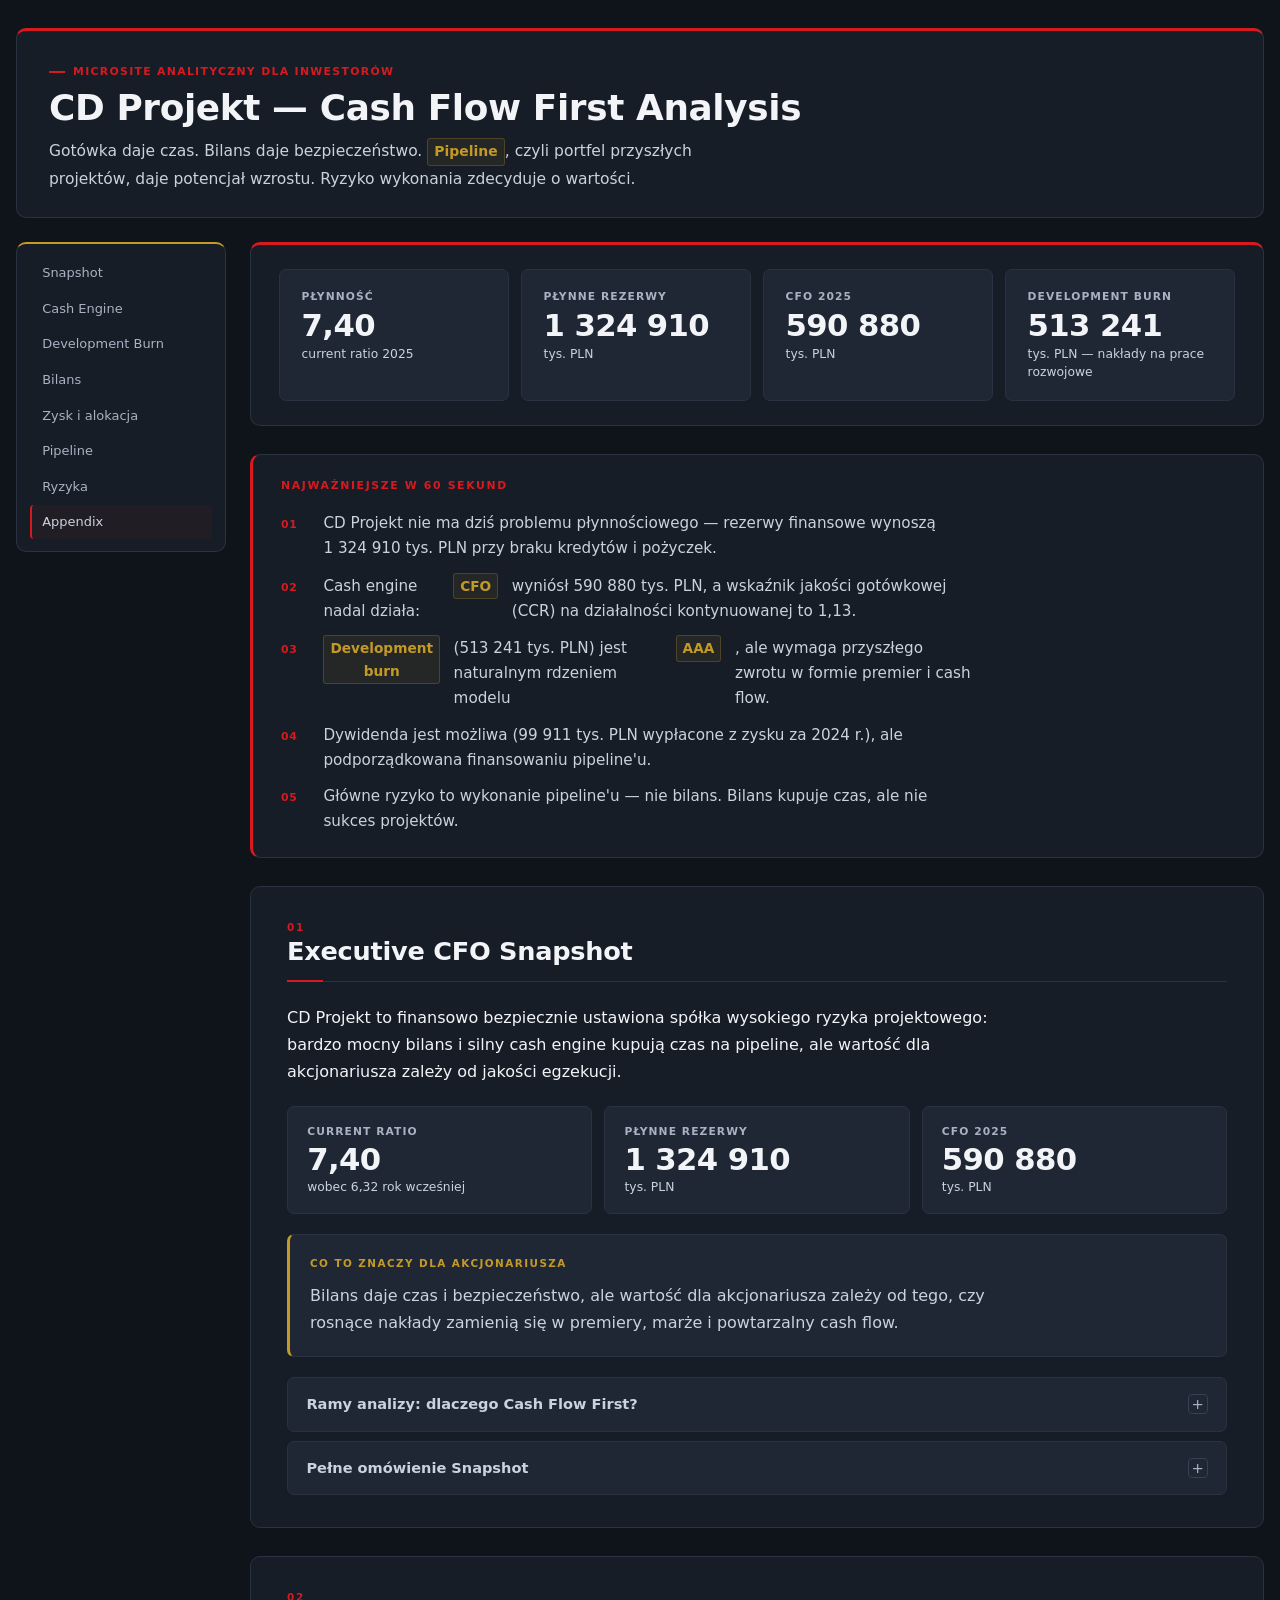
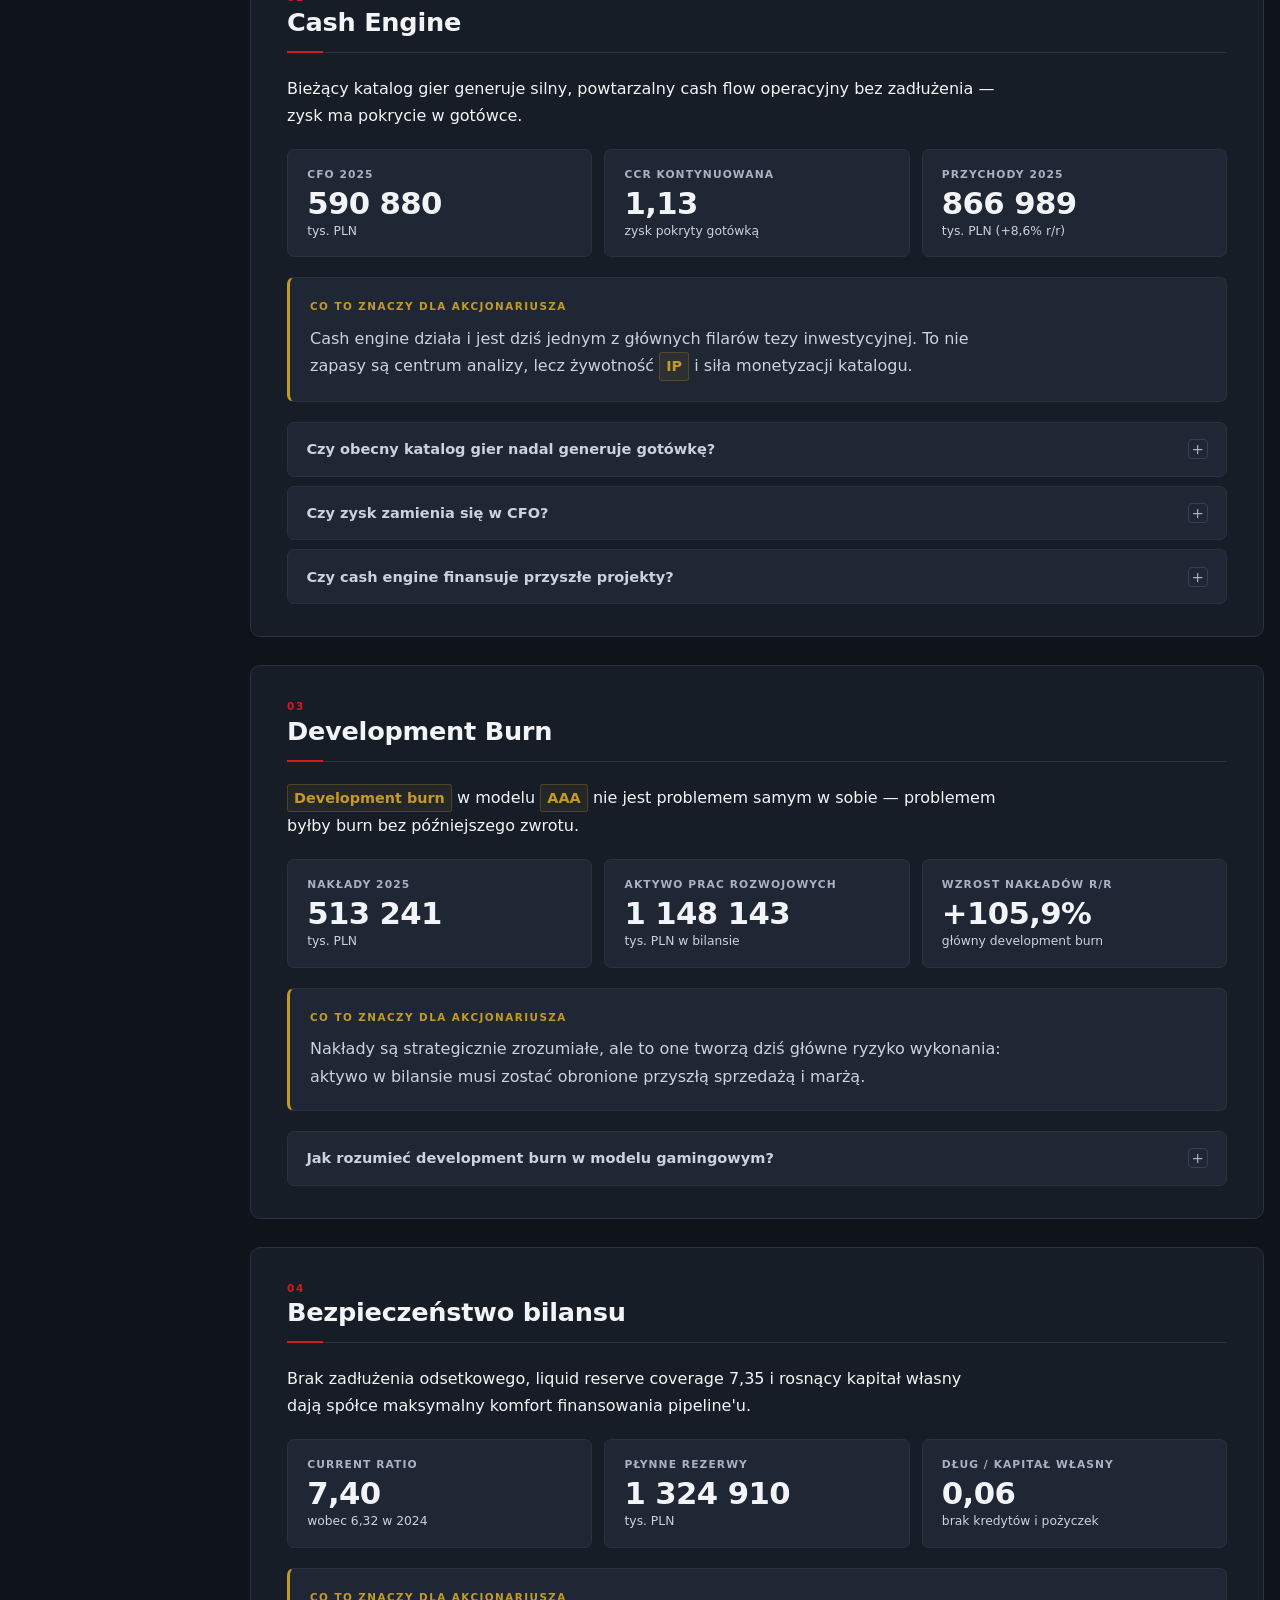
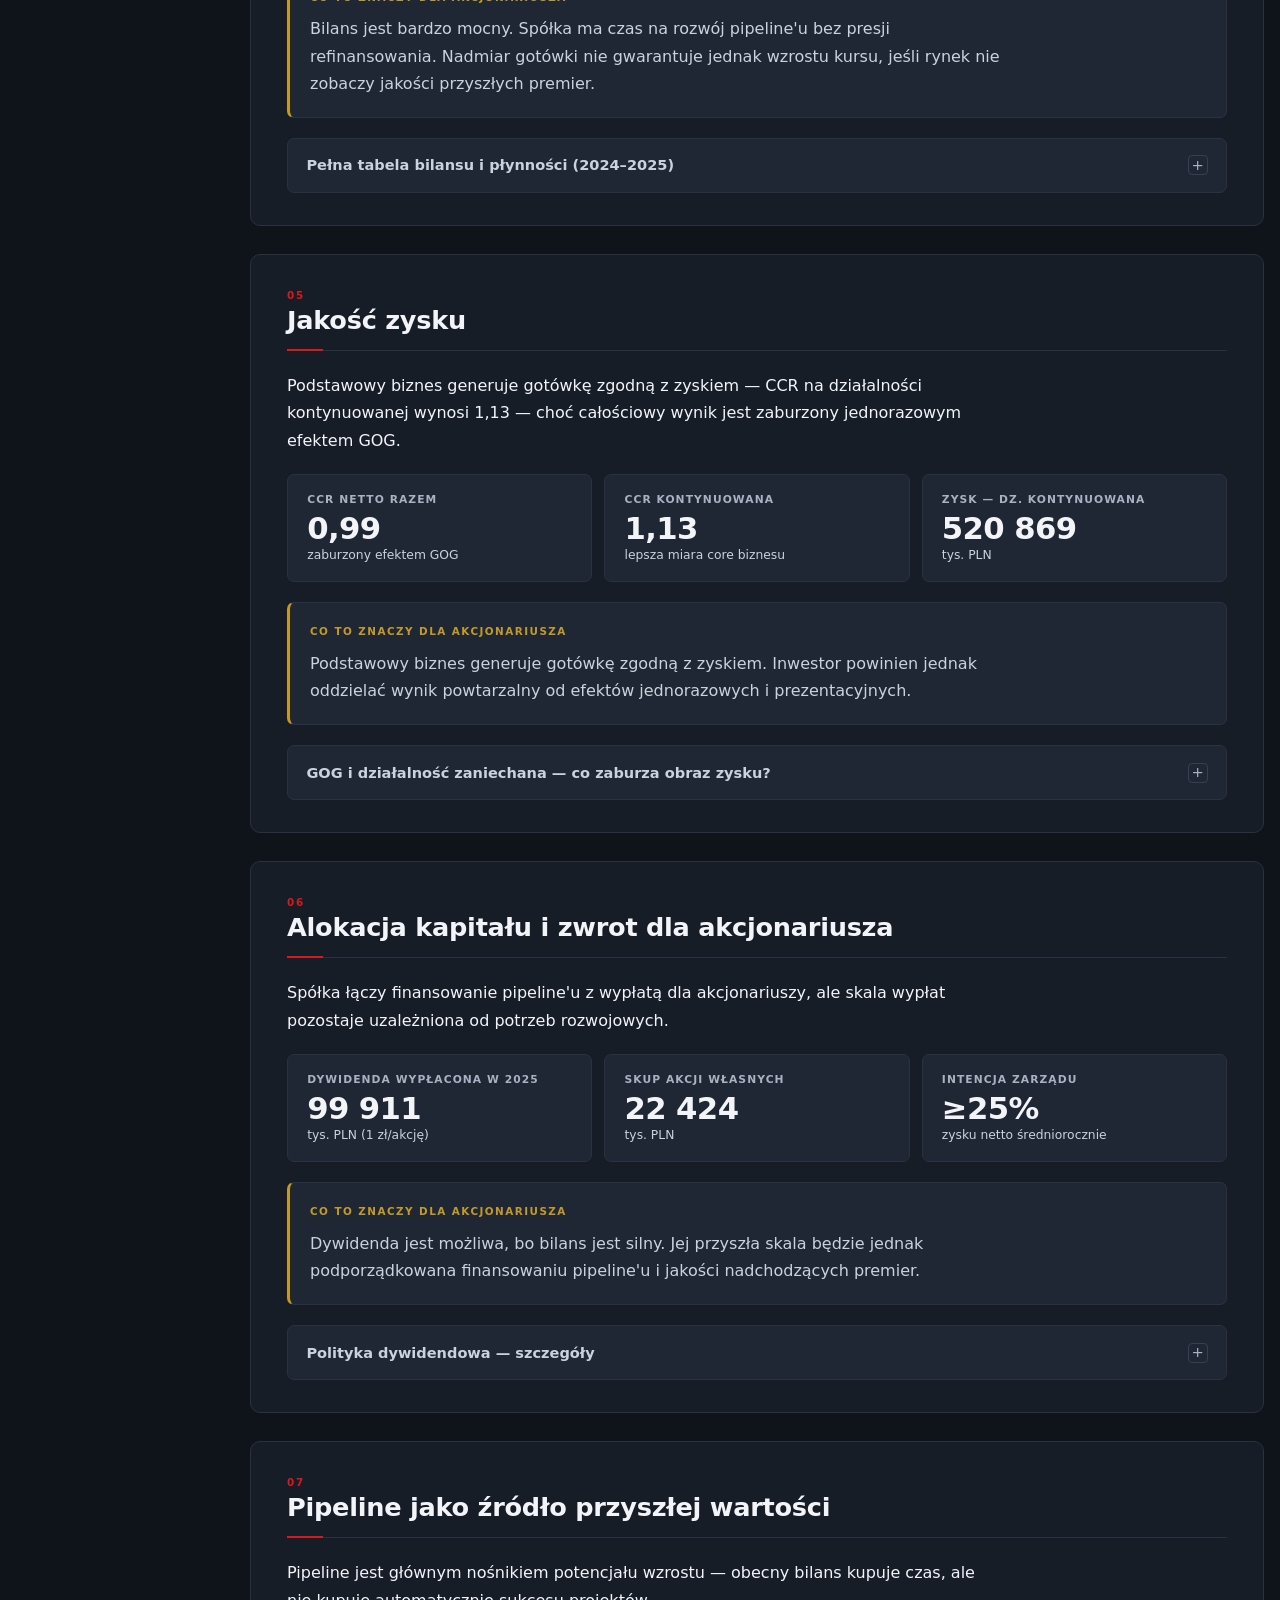
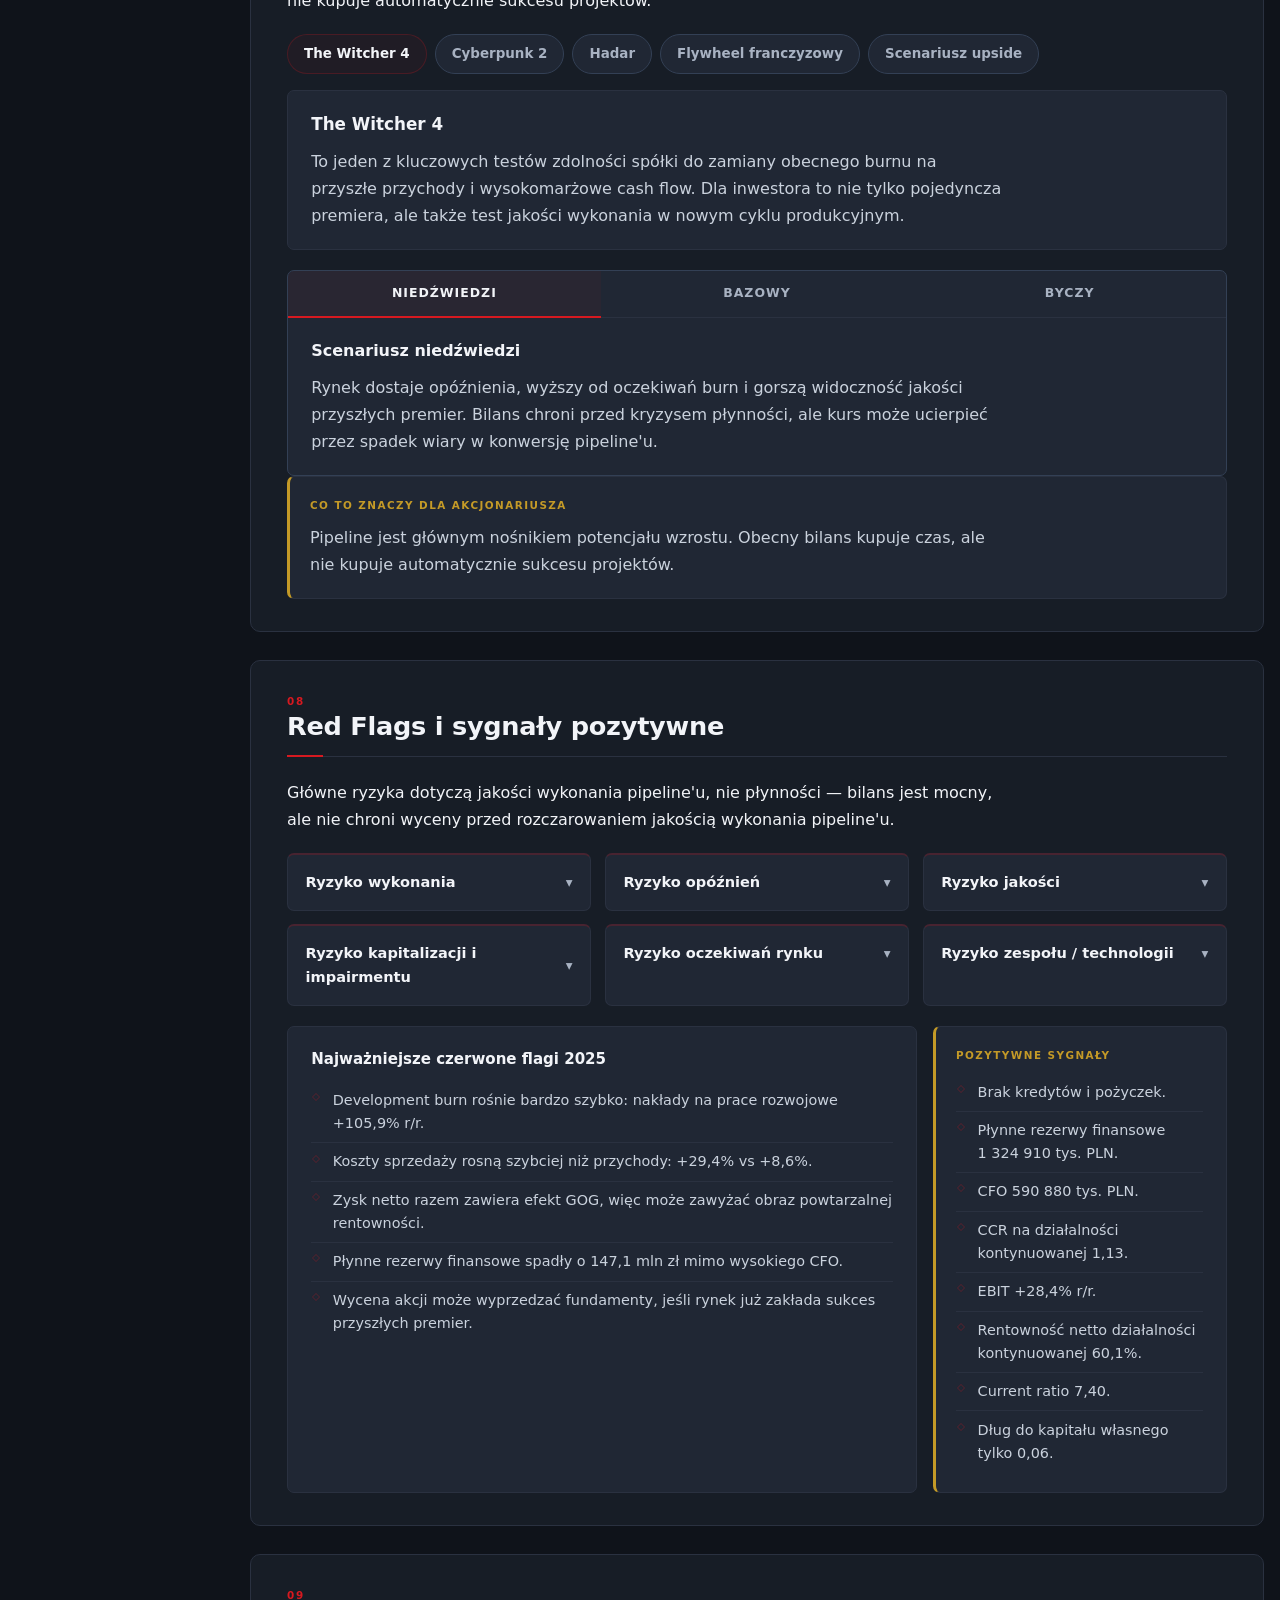
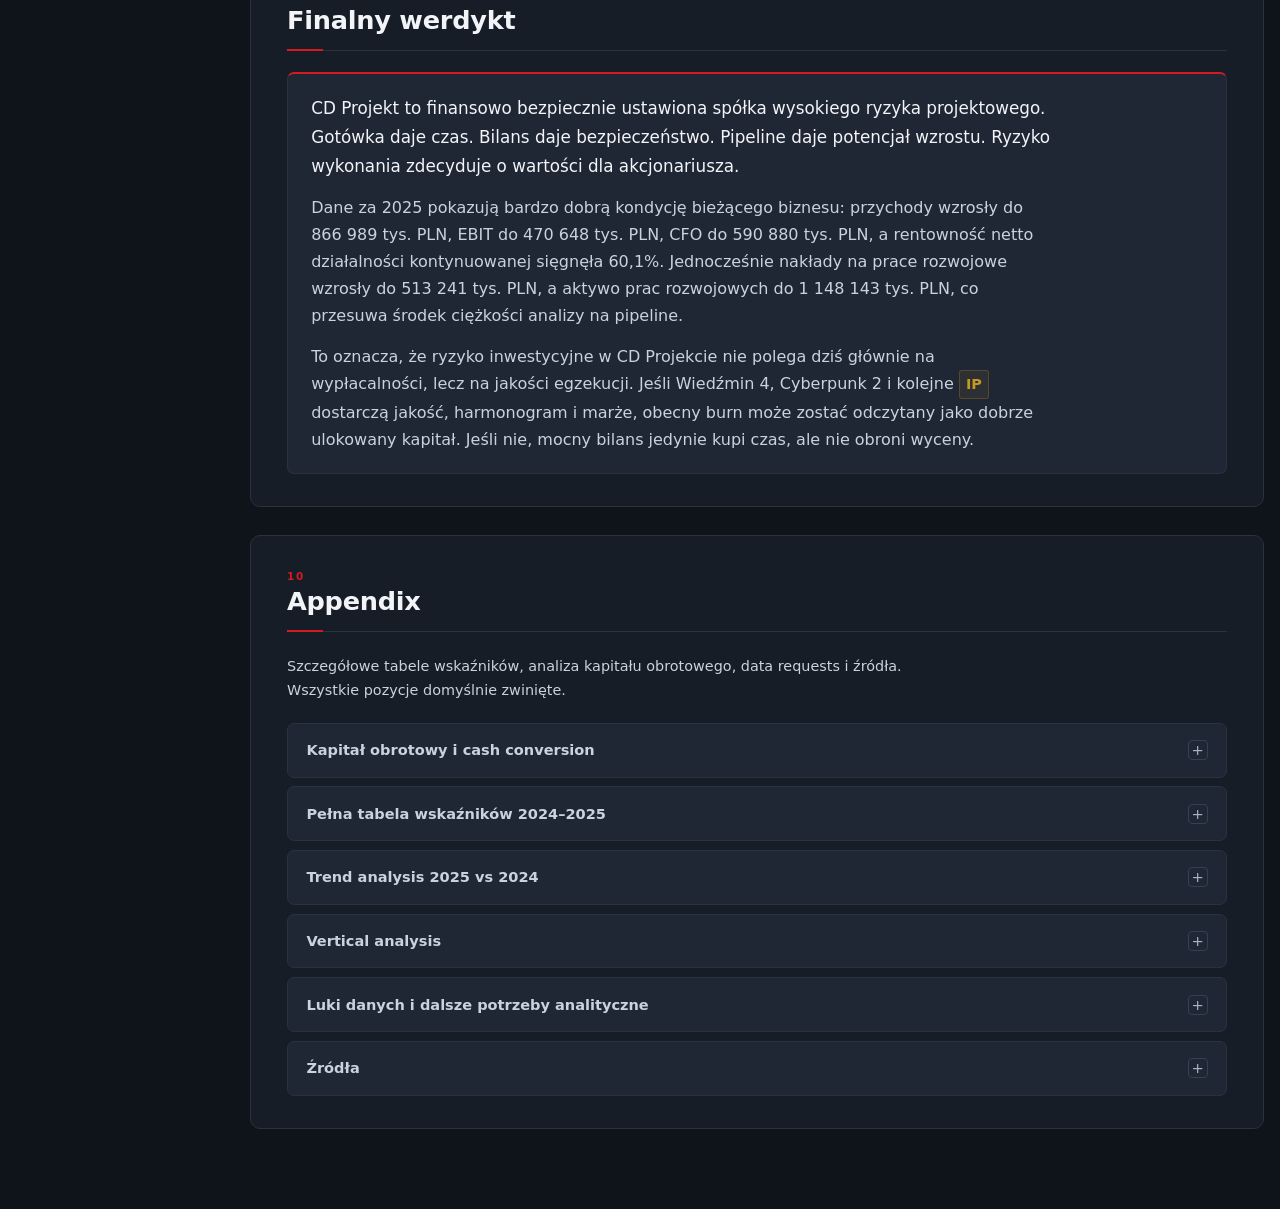
==== docs/index.html @ 8b8d07f1 "Add CD Projekt cash-flow-first microsite" ====
<!DOCTYPE html>
<html lang="pl">
<head>
  <meta charset="UTF-8">
  <meta name="viewport" content="width=device-width, initial-scale=1.0">
  <meta name="description" content="CD Projekt — Cash Flow First Analysis. Edukacyjny microsite analityczny pokazujący CD Projekt przez pryzmat gotówki, bilansu i pipeline'u gier.">
  <title>CD Projekt — Cash Flow First Analysis</title>
  <link rel="stylesheet" href="style.css">
</head>
<body>
  <a class="skip-link" href="#main-content">Przejdź do treści</a>

  <div class="page-shell">

    <header class="site-header">
      <div class="brand-lockup">
        <span class="eyebrow">Microsite analityczny dla inwestorów</span>
        <h1>CD Projekt — Cash Flow First Analysis</h1>
        <p class="hero-thesis">Gotówka daje czas. Bilans daje bezpieczeństwo.
          <button class="glossary-term" type="button" data-term="pipeline">Pipeline</button>,
          czyli portfel przyszłych projektów, daje potencjał wzrostu.
          Ryzyko wykonania zdecyduje o wartości.</p>
      </div>
    </header>

    <div class="layout-body">

      <!-- ===== SIDEBAR NAV ===== -->
      <nav class="section-nav" aria-label="Nawigacja po sekcjach">
        <button class="nav-toggle" type="button" aria-expanded="false" aria-controls="nav-list">Sekcje</button>
        <ul id="nav-list">
          <li><a href="#snapshot">Snapshot</a></li>
          <li><a href="#cash-engine">Cash Engine</a></li>
          <li><a href="#development-burn">Development Burn</a></li>
          <li><a href="#balance-sheet">Bilans</a></li>
          <li><a href="#quality">Zysk i alokacja</a></li>
          <li><a href="#pipeline">Pipeline</a></li>
          <li><a href="#red-flags">Ryzyka</a></li>
          <li><a href="#appendix">Appendix</a></li>
        </ul>
      </nav>

      <!-- ===== MAIN ===== -->
      <main id="main-content">

        <!-- HERO KPI -->
        <section class="hero-panel" aria-label="Kluczowe wskaźniki">
          <div class="hero-kpi-grid">
            <div class="hero-kpi">
              <span class="kpi-label">Płynność</span>
              <strong class="kpi-num">7,40</strong>
              <span class="kpi-meta">current ratio 2025</span>
            </div>
            <div class="hero-kpi">
              <span class="kpi-label">Płynne rezerwy</span>
              <strong class="kpi-num">1 324 910</strong>
              <span class="kpi-meta">tys. PLN</span>
            </div>
            <div class="hero-kpi">
              <span class="kpi-label">CFO 2025</span>
              <strong class="kpi-num">590 880</strong>
              <span class="kpi-meta">tys. PLN</span>
            </div>
            <div class="hero-kpi">
              <span class="kpi-label">Development burn</span>
              <strong class="kpi-num">513 241</strong>
              <span class="kpi-meta">tys. PLN — nakłady na prace rozwojowe</span>
            </div>
          </div>
        </section>

        <!-- NAJWAŻNIEJSZE W 60 SEKUND -->
        <section class="quick-read-section">
          <h2 class="quick-read-heading">Najważniejsze w 60 sekund</h2>
          <ol class="quick-read-list">
            <li>CD Projekt nie ma dziś problemu płynnościowego — rezerwy finansowe wynoszą 1&nbsp;324&nbsp;910 tys. PLN przy braku kredytów i pożyczek.</li>
            <li>Cash engine nadal działa: <button class="glossary-term" type="button" data-term="cfo">CFO</button> wyniósł 590&nbsp;880 tys. PLN, a wskaźnik jakości gotówkowej (CCR) na działalności kontynuowanej to 1,13.</li>
            <li><button class="glossary-term" type="button" data-term="development-burn">Development burn</button> (513&nbsp;241 tys. PLN) jest naturalnym rdzeniem modelu <button class="glossary-term" type="button" data-term="aaa">AAA</button>, ale wymaga przyszłego zwrotu w formie premier i cash flow.</li>
            <li>Dywidenda jest możliwa (99&nbsp;911 tys. PLN wypłacone z zysku za 2024 r.), ale podporządkowana finansowaniu pipeline'u.</li>
            <li>Główne ryzyko to wykonanie pipeline'u — nie bilans. Bilans kupuje czas, ale nie sukces projektów.</li>
          </ol>
        </section>

        <!-- 01 SNAPSHOT -->
        <section id="snapshot" class="content-section">
          <div class="section-heading">
            <p class="section-kicker">01</p>
            <h2>Executive CFO Snapshot</h2>
          </div>

          <p class="section-thesis">CD Projekt to finansowo bezpiecznie ustawiona spółka wysokiego ryzyka projektowego: bardzo mocny bilans i silny cash engine kupują czas na pipeline, ale wartość dla akcjonariusza zależy od jakości egzekucji.</p>

          <div class="kpi-trio">
            <div class="kpi-item">
              <span class="kpi-label">Current ratio</span>
              <strong class="kpi-num">7,40</strong>
              <span class="kpi-meta">wobec 6,32 rok wcześniej</span>
            </div>
            <div class="kpi-item">
              <span class="kpi-label">Płynne rezerwy</span>
              <strong class="kpi-num">1 324 910</strong>
              <span class="kpi-meta">tys. PLN</span>
            </div>
            <div class="kpi-item">
              <span class="kpi-label">CFO 2025</span>
              <strong class="kpi-num">590 880</strong>
              <span class="kpi-meta">tys. PLN</span>
            </div>
          </div>

          <aside class="takeaway-box">
            <h3>Co to znaczy dla akcjonariusza</h3>
            <p>Bilans daje czas i bezpieczeństwo, ale wartość dla akcjonariusza zależy od tego, czy rosnące nakłady zamienią się w premiery, marże i powtarzalny cash flow.</p>
          </aside>

          <div class="accordion-group">
            <article class="accordion-item">
              <h3><button class="accordion-trigger" type="button" aria-expanded="false">Ramy analizy: dlaczego Cash Flow First?</button></h3>
              <div class="accordion-panel" hidden>
                <p>CD Projekt nie powinien być analizowany jak typowa spółka produkcyjna. W modelu sprzedaży gier cyfrowych centrum analizy nie są zapasy, lecz trwałość monetyzacji istniejącego <button class="glossary-term" type="button" data-term="ip">IP</button>, siła długiego ogona sprzedaży, bezpieczeństwo bilansu i jakość wykonania kolejnych premier.</p>
                <p>Dlatego sekwencja analizy wygląda inaczej niż w klasycznym przemyśle: cash engine obecnego katalogu, development burn nowych projektów, bezpieczeństwo bilansu, alokacja kapitału, opcjonalność pipeline'u.</p>
                <p>To nie jest analiza oparta wyłącznie na bieżącym zysku. To analiza opcji na przyszły pipeline. Obecna gotówka i brak zadłużenia zmniejszają ryzyko przetrwania, ale nie eliminują ryzyka wykonania. Wartość akcji będzie zależeć od tego, czy nakłady na Wiedźmina 4, Cyberpunka 2 i kolejne <button class="glossary-term" type="button" data-term="ip">IP</button> zamienią się w wysokomarżowe premiery, sprzedaż długiego ogona i powtarzalny cash flow.</p>
              </div>
            </article>
            <article class="accordion-item">
              <h3><button class="accordion-trigger" type="button" aria-expanded="false">Pełne omówienie Snapshot</button></h3>
              <div class="accordion-panel" hidden>
                <p>CD Projekt wygląda dziś jak spółka z bardzo bezpiecznym bilansem: current ratio 7,40, liquid reserve coverage 7,35 oraz brak kredytów i pożyczek. <button class="glossary-term" type="button" data-term="cfo">CFO</button> w 2025 wyniósł 590&nbsp;880 tys. PLN i pokrywa zysk netto z działalności kontynuowanej, co potwierdza jakość gotówkową biznesu.</p>
                <p>Największe ryzyko nie leży w płynności, tylko w tym, że coraz więcej gotówki idzie w produkcję przyszłych gier — <button class="glossary-term" type="button" data-term="development-burn">development burn</button> w 2025 wyniósł 513&nbsp;241 tys. PLN. Kluczowe pytanie inwestora: czy <button class="glossary-term" type="button" data-term="pipeline">pipeline</button> przełoży się na nowe duże premiery.</p>
              </div>
            </article>
          </div>
        </section>

        <!-- 02 CASH ENGINE -->
        <section id="cash-engine" class="content-section">
          <div class="section-heading">
            <p class="section-kicker">02</p>
            <h2>Cash Engine</h2>
          </div>

          <p class="section-thesis">Bieżący katalog gier generuje silny, powtarzalny cash flow operacyjny bez zadłużenia — zysk ma pokrycie w gotówce.</p>

          <div class="kpi-trio">
            <div class="kpi-item">
              <span class="kpi-label">CFO 2025</span>
              <strong class="kpi-num">590 880</strong>
              <span class="kpi-meta">tys. PLN</span>
            </div>
            <div class="kpi-item">
              <span class="kpi-label">CCR kontynuowana</span>
              <strong class="kpi-num">1,13</strong>
              <span class="kpi-meta">zysk pokryty gotówką</span>
            </div>
            <div class="kpi-item">
              <span class="kpi-label">Przychody 2025</span>
              <strong class="kpi-num">866 989</strong>
              <span class="kpi-meta">tys. PLN (+8,6% r/r)</span>
            </div>
          </div>

          <aside class="takeaway-box">
            <h3>Co to znaczy dla akcjonariusza</h3>
            <p>Cash engine działa i jest dziś jednym z głównych filarów tezy inwestycyjnej. To nie zapasy są centrum analizy, lecz żywotność <button class="glossary-term" type="button" data-term="ip">IP</button> i siła monetyzacji katalogu.</p>
          </aside>

          <div class="accordion-group">
            <article class="accordion-item">
              <h3><button class="accordion-trigger" type="button" aria-expanded="false">Czy obecny katalog gier nadal generuje gotówkę?</button></h3>
              <div class="accordion-panel" hidden>
                <p>Tak. W CD Projekcie CFO pochodzi głównie ze sprzedaży już wydanych gier i dodatków. Cash engine działa, bo stare <button class="glossary-term" type="button" data-term="ip">IP</button> nadal monetyzuje się długo po premierze, a cyfrowy model sprzedaży nie wymaga ciężkiego finansowania zapasu jak w klasycznym przemyśle.</p>
              </div>
            </article>
            <article class="accordion-item">
              <h3><button class="accordion-trigger" type="button" aria-expanded="false">Czy zysk zamienia się w CFO?</button></h3>
              <div class="accordion-panel" hidden>
                <p>CFO 590&nbsp;880 tys. PLN jest wyższy od zysku netto z działalności kontynuowanej 520&nbsp;869 tys. PLN. CCR na działalności kontynuowanej wynosi 1,13, więc zysk ma pokrycie w gotówce. To jeden z najmocniejszych argumentów jakościowych po stronie bieżącego biznesu.</p>
                <p>Dla porządku: gotówka z biznesu kontynuowanego wyniosła 511&nbsp;661 tys. PLN — wskaźnik pomocniczy używany do oddzielenia podstawowego cash engine od efektów działalności zaniechanej; nie traktować jako standardowego wskaźnika MSSF.</p>
              </div>
            </article>
            <article class="accordion-item">
              <h3><button class="accordion-trigger" type="button" aria-expanded="false">Czy cash engine finansuje przyszłe projekty?</button></h3>
              <div class="accordion-panel" hidden>
                <p>W dużej mierze tak. Spółka finansuje rozwój bez kredytów i pożyczek, korzystając z gotówki wypracowanej przez katalog oraz z dużych płynnych rezerw. Jednocześnie spadek płynnych rezerw o 147&nbsp;124 tys. PLN pokazuje, że rozwój pipeline'u ma realny koszt nawet przy wysokim CFO.</p>
              </div>
            </article>
          </div>
        </section>

        <!-- 03 DEVELOPMENT BURN -->
        <section id="development-burn" class="content-section">
          <div class="section-heading">
            <p class="section-kicker">03</p>
            <h2>Development Burn</h2>
          </div>

          <p class="section-thesis"><button class="glossary-term" type="button" data-term="development-burn">Development burn</button> w modelu <button class="glossary-term" type="button" data-term="aaa">AAA</button> nie jest problemem samym w sobie — problemem byłby burn bez późniejszego zwrotu.</p>

          <div class="kpi-trio">
            <div class="kpi-item">
              <span class="kpi-label">Nakłady 2025</span>
              <strong class="kpi-num">513 241</strong>
              <span class="kpi-meta">tys. PLN</span>
            </div>
            <div class="kpi-item">
              <span class="kpi-label">Aktywo prac rozwojowych</span>
              <strong class="kpi-num">1 148 143</strong>
              <span class="kpi-meta">tys. PLN w bilansie</span>
            </div>
            <div class="kpi-item">
              <span class="kpi-label">Wzrost nakładów r/r</span>
              <strong class="kpi-num">+105,9%</strong>
              <span class="kpi-meta">główny development burn</span>
            </div>
          </div>

          <aside class="takeaway-box">
            <h3>Co to znaczy dla akcjonariusza</h3>
            <p>Nakłady są strategicznie zrozumiałe, ale to one tworzą dziś główne ryzyko wykonania: aktywo w bilansie musi zostać obronione przyszłą sprzedażą i marżą.</p>
          </aside>

          <div class="accordion-group">
            <article class="accordion-item">
              <h3><button class="accordion-trigger" type="button" aria-expanded="false">Jak rozumieć development burn w modelu gamingowym?</button></h3>
              <div class="accordion-panel" hidden>
                <p>Development burn, czyli gotówka i nakłady pochłaniane przez produkcję nowych gier, w modelu AAA nie jest „problemem samym w sobie", bo rozwój dużych produkcji jest sednem biznesu.</p>
                <p>Problem pojawiłby się dopiero wtedy, gdyby rosnące nakłady nie zamieniły się w przyszłe premiery, przychody i cash flow. W 2025 nakłady na prace rozwojowe wyniosły 513&nbsp;241 tys. PLN, a wartość aktywa „nakłady na prace rozwojowe" wzrosła do 1&nbsp;148&nbsp;143 tys. PLN.</p>
                <blockquote class="signal-block">Development burn nie jest wadą samą w sobie. To paliwo przyszłej wartości. Problemem byłby burn bez późniejszego zwrotu.</blockquote>
              </div>
            </article>
          </div>
        </section>

        <!-- 04 BILANS -->
        <section id="balance-sheet" class="content-section">
          <div class="section-heading">
            <p class="section-kicker">04</p>
            <h2>Bezpieczeństwo bilansu</h2>
          </div>

          <p class="section-thesis">Brak zadłużenia odsetkowego, liquid reserve coverage 7,35 i rosnący kapitał własny dają spółce maksymalny komfort finansowania pipeline'u.</p>

          <div class="kpi-trio">
            <div class="kpi-item">
              <span class="kpi-label">Current ratio</span>
              <strong class="kpi-num">7,40</strong>
              <span class="kpi-meta">wobec 6,32 w 2024</span>
            </div>
            <div class="kpi-item">
              <span class="kpi-label">Płynne rezerwy</span>
              <strong class="kpi-num">1 324 910</strong>
              <span class="kpi-meta">tys. PLN</span>
            </div>
            <div class="kpi-item">
              <span class="kpi-label">Dług / kapitał własny</span>
              <strong class="kpi-num">0,06</strong>
              <span class="kpi-meta">brak kredytów i pożyczek</span>
            </div>
          </div>

          <aside class="takeaway-box">
            <h3>Co to znaczy dla akcjonariusza</h3>
            <p>Bilans jest bardzo mocny. Spółka ma czas na rozwój pipeline'u bez presji refinansowania. Nadmiar gotówki nie gwarantuje jednak wzrostu kursu, jeśli rynek nie zobaczy jakości przyszłych premier.</p>
          </aside>

          <div class="accordion-group">
            <article class="accordion-item">
              <h3><button class="accordion-trigger" type="button" aria-expanded="false">Pełna tabela bilansu i płynności (2024–2025)</button></h3>
              <div class="accordion-panel" hidden>
                <div class="data-table-card">
                  <table>
                    <caption>Bilans i płynność — 2025 vs 2024 (dane w tys. PLN, 2024 jako dane przekształcone)</caption>
                    <thead>
                      <tr>
                        <th scope="col">Pozycja</th>
                        <th scope="col">2024</th>
                        <th scope="col">2025</th>
                        <th scope="col">Komentarz</th>
                      </tr>
                    </thead>
                    <tbody>
                      <tr><th scope="row">Płynne rezerwy finansowe</th><td>1 472 034</td><td>1 324 910</td><td>Nadal bardzo wysoka poduszka płynności.</td></tr>
                      <tr><th scope="row">Środki pieniężne i ekwiwalenty</th><td>124 886</td><td>114 115</td><td>Sama gotówka to tylko część rezerw; ważne są też lokaty i obligacje.</td></tr>
                      <tr><th scope="row">Kapitał własny</th><td>2 774 059</td><td>3 289 859</td><td>Finansuje 93,9% aktywów w 2025.</td></tr>
                      <tr><th scope="row">Zobowiązania razem</th><td>252 379</td><td>213 461</td><td>Niski ciężar zobowiązań względem skali aktywów.</td></tr>
                      <tr><th scope="row">Zobowiązania krótkoterminowe</th><td>229 805</td><td>180 304</td><td>Niska presja refinansowania.</td></tr>
                      <tr><th scope="row">Current ratio</th><td>6,32</td><td>7,40</td><td>Wyraźna poprawa płynności krótkoterminowej.</td></tr>
                      <tr><th scope="row">Liquid reserve coverage</th><td>6,41</td><td>7,35</td><td>Rezerwy wielokrotnie pokrywają zobowiązania bieżące.</td></tr>
                      <tr><th scope="row">Kredyty i pożyczki</th><td>0</td><td>0</td><td>Brak zadłużenia odsetkowego.</td></tr>
                    </tbody>
                  </table>
                </div>
                <div class="note-card" style="margin-top:1rem">
                  <h3>Test spójności bilansu</h3>
                  <p>2025: Aktywa razem 3&nbsp;503&nbsp;320 = Kapitał własny 3&nbsp;289&nbsp;859 + Zobowiązania razem 213&nbsp;461. Bilans spójny.</p>
                  <p>2024: Aktywa razem 3&nbsp;026&nbsp;438 = Kapitał własny 2&nbsp;774&nbsp;059 + Zobowiązania razem 252&nbsp;379. Bilans spójny.</p>
                </div>
              </div>
            </article>
          </div>
        </section>

        <!-- 05 JAKOŚĆ ZYSKU -->
        <section id="quality" class="content-section">
          <div class="section-heading">
            <p class="section-kicker">05</p>
            <h2>Jakość zysku</h2>
          </div>

          <p class="section-thesis">Podstawowy biznes generuje gotówkę zgodną z zyskiem — CCR na działalności kontynuowanej wynosi 1,13 — choć całościowy wynik jest zaburzony jednorazowym efektem GOG.</p>

          <div class="kpi-trio">
            <div class="kpi-item">
              <span class="kpi-label">CCR netto razem</span>
              <strong class="kpi-num">0,99</strong>
              <span class="kpi-meta">zaburzony efektem GOG</span>
            </div>
            <div class="kpi-item">
              <span class="kpi-label">CCR kontynuowana</span>
              <strong class="kpi-num">1,13</strong>
              <span class="kpi-meta">lepsza miara core biznesu</span>
            </div>
            <div class="kpi-item">
              <span class="kpi-label">Zysk — dz. kontynuowana</span>
              <strong class="kpi-num">520 869</strong>
              <span class="kpi-meta">tys. PLN</span>
            </div>
          </div>

          <aside class="takeaway-box">
            <h3>Co to znaczy dla akcjonariusza</h3>
            <p>Podstawowy biznes generuje gotówkę zgodną z zyskiem. Inwestor powinien jednak oddzielać wynik powtarzalny od efektów jednorazowych i prezentacyjnych.</p>
          </aside>

          <div class="accordion-group">
            <article class="accordion-item">
              <h3><button class="accordion-trigger" type="button" aria-expanded="false">GOG i działalność zaniechana — co zaburza obraz zysku?</button></h3>
              <div class="accordion-panel" hidden>
                <p>Zysk księgowy i gotówka to nie to samo. <button class="glossary-term" type="button" data-term="amortization">Amortyzacja nakładów na prace rozwojowe</button> jest kosztem niegotówkowym, więc sama z siebie nie tworzy gotówki, choć może wspierać tarczę podatkową.</p>
                <p>CCR na zysku netto razem wyniósł 0,99, czyli prawie 1, ale ten wynik jest zaniżony przez jednorazowy efekt <button class="glossary-term" type="button" data-term="gog">działalności zaniechanej / GOG</button>. W 2025 zysk netto razem zawiera 73&nbsp;839 tys. PLN z działalności zaniechanej, czyli efekt związany z segmentem GOG.</p>
                <p>Dlatego w analizie jakości biznesu lepiej patrzeć osobno na wynik z działalności kontynuowanej: 520&nbsp;869 tys. PLN. GOG poprawia wynik netto razem, ale nie powinien być traktowany jako powtarzalny element cash engine CD Projekt RED.</p>
              </div>
            </article>
          </div>
        </section>

        <!-- 06 ALOKACJA KAPITAŁU -->
        <section id="capital-allocation" class="content-section">
          <div class="section-heading">
            <p class="section-kicker">06</p>
            <h2>Alokacja kapitału i zwrot dla akcjonariusza</h2>
          </div>

          <p class="section-thesis">Spółka łączy finansowanie pipeline'u z wypłatą dla akcjonariuszy, ale skala wypłat pozostaje uzależniona od potrzeb rozwojowych.</p>

          <div class="kpi-trio">
            <div class="kpi-item">
              <span class="kpi-label">Dywidenda wypłacona w 2025</span>
              <strong class="kpi-num">99 911</strong>
              <span class="kpi-meta">tys. PLN (1 zł/akcję)</span>
            </div>
            <div class="kpi-item">
              <span class="kpi-label">Skup akcji własnych</span>
              <strong class="kpi-num">22 424</strong>
              <span class="kpi-meta">tys. PLN</span>
            </div>
            <div class="kpi-item">
              <span class="kpi-label">Intencja zarządu</span>
              <strong class="kpi-num">≥25%</strong>
              <span class="kpi-meta">zysku netto średniorocznie</span>
            </div>
          </div>

          <aside class="takeaway-box">
            <h3>Co to znaczy dla akcjonariusza</h3>
            <p>Dywidenda jest możliwa, bo bilans jest silny. Jej przyszła skala będzie jednak podporządkowana finansowaniu pipeline'u i jakości nadchodzących premier.</p>
          </aside>

          <div class="accordion-group">
            <article class="accordion-item">
              <h3><button class="accordion-trigger" type="button" aria-expanded="false">Polityka dywidendowa — szczegóły</button></h3>
              <div class="accordion-panel" hidden>
                <p>W 2025 CD Projekt połączył finansowanie developmentu z wypłatą dla akcjonariuszy. Dywidenda wypłacona w 2025 r. z zysku za 2024 r. wyniosła 99&nbsp;911 tys. PLN, czyli 1 zł na akcję, a skup akcji własnych związany z programem motywacyjnym pochłonął 22&nbsp;424 tys. PLN.</p>
                <p>Spółka ma politykę dywidendową od 2025 r. Intencją Zarządu jest rekomendowanie wypłat dywidendy w wysokości co najmniej 25% zysku netto średniorocznie, z możliwością opóźnienia wypłaty. To sygnał, że zarząd widzi miejsce na zwrot dla akcjonariusza, ale skala wypłat pozostanie zależna od potrzeb finansowania pipeline'u i nie powinna być traktowana jako automatyczna.</p>
              </div>
            </article>
          </div>
        </section>

        <!-- 07 PIPELINE -->
        <section id="pipeline" class="content-section">
          <div class="section-heading">
            <p class="section-kicker">07</p>
            <h2>Pipeline jako źródło przyszłej wartości</h2>
          </div>

          <p class="section-thesis">Pipeline jest głównym nośnikiem potencjału wzrostu — obecny bilans kupuje czas, ale nie kupuje automatycznie sukcesu projektów.</p>

          <div class="timeline" role="list" aria-label="Oś pipeline'u">
            <button class="timeline-item is-active" type="button" role="listitem" data-timeline="witcher4">The Witcher 4</button>
            <button class="timeline-item" type="button" role="listitem" data-timeline="cyberpunk2">Cyberpunk 2</button>
            <button class="timeline-item" type="button" role="listitem" data-timeline="hadar">Hadar</button>
            <button class="timeline-item" type="button" role="listitem" data-timeline="flywheel">Flywheel franczyzowy</button>
            <button class="timeline-item" type="button" role="listitem" data-timeline="upside">Scenariusz upside</button>
          </div>
          <div class="timeline-detail">
            <article class="timeline-panel is-active" data-panel="witcher4">
              <h3>The Witcher 4</h3>
              <p>To jeden z kluczowych testów zdolności spółki do zamiany obecnego burnu na przyszłe przychody i wysokomarżowe cash flow. Dla inwestora to nie tylko pojedyncza premiera, ale także test jakości wykonania w nowym cyklu produkcyjnym.</p>
            </article>
            <article class="timeline-panel" data-panel="cyberpunk2" hidden>
              <h3>Cyberpunk 2</h3>
              <p>Projekt wzmacnia długoterminową opcjonalność pipeline'u. Rynek będzie patrzył nie tylko na datę premiery, lecz także na sygnały dotyczące budżetu, jakości i potencjału długiego ogona monetyzacji.</p>
            </article>
            <article class="timeline-panel" data-panel="hadar" hidden>
              <h3>Hadar</h3>
              <p>Nowe <button class="glossary-term" type="button" data-term="ip">IP</button> zwiększa przestrzeń do wzrostu, ale równocześnie podnosi ryzyko wykonawcze. To typ upside, który może znacząco zwiększyć wartość, lecz wymaga cierpliwości i kapitału.</p>
            </article>
            <article class="timeline-panel" data-panel="flywheel" hidden>
              <h3>Flywheel franczyzowy</h3>
              <p>W idealnym scenariuszu spółka monetyzuje nie jednorazową premierę, ale cały cykl życia marki: sequele, dodatki, odświeżenia, sprzedaż cyfrową i rozpoznawalność uniwersum.</p>
            </article>
            <article class="timeline-panel" data-panel="upside" hidden>
              <h3>Scenariusz upside</h3>
              <p>Potencjał wzrostu należy traktować jako scenariusz warunkowy, a nie jako dowód. Pokazuje skalę możliwości, jeśli pipeline zostanie dostarczony jakościowo i terminowo.</p>
              <p>Program motywacyjny jest sygnałem ambicji zarządu, ale nie jest prognozą finansową.</p>
            </article>
          </div>

          <div class="scenario-switcher" aria-label="Scenariusze wyceny bez modelu liczbowego">
            <div class="scenario-tabs" role="tablist" aria-label="Zakładki scenariuszy">
              <button class="scenario-tab is-active" type="button" role="tab" aria-selected="true" data-scenario="bear">Niedźwiedzi</button>
              <button class="scenario-tab" type="button" role="tab" aria-selected="false" data-scenario="base">Bazowy</button>
              <button class="scenario-tab" type="button" role="tab" aria-selected="false" data-scenario="bull">Byczy</button>
            </div>
            <div class="scenario-panels">
              <article class="scenario-panel is-active" data-scenario-panel="bear">
                <h3>Scenariusz niedźwiedzi</h3>
                <p>Rynek dostaje opóźnienia, wyższy od oczekiwań burn i gorszą widoczność jakości przyszłych premier. Bilans chroni przed kryzysem płynności, ale kurs może ucierpieć przez spadek wiary w konwersję pipeline'u.</p>
              </article>
              <article class="scenario-panel" data-scenario-panel="base" hidden>
                <h3>Scenariusz bazowy</h3>
                <p>Cash engine z obecnego katalogu utrzymuje się, development burn pozostaje wysoki, a rynek stopniowo dostaje kolejne potwierdzenia harmonogramu i jakości projektów. To scenariusz cierpliwego budowania wartości, nie natychmiastowej eksplozji wyników.</p>
              </article>
              <article class="scenario-panel" data-scenario-panel="bull" hidden>
                <h3>Scenariusz byczy</h3>
                <p>Wiedźmin 4, Cyberpunk 2 i kolejne <button class="glossary-term" type="button" data-term="ip">IP</button> przekładają się na mocne premiery, wysokie marże i powtarzalny cash flow. W takim układzie dzisiejszy development burn okazuje się dobrze ulokowanym kapitałem, a nie ciężarem.</p>
              </article>
            </div>
          </div>

          <aside class="takeaway-box">
            <h3>Co to znaczy dla akcjonariusza</h3>
            <p>Pipeline jest głównym nośnikiem potencjału wzrostu. Obecny bilans kupuje czas, ale nie kupuje automatycznie sukcesu projektów.</p>
          </aside>
        </section>

        <!-- 08 RED FLAGS -->
        <section id="red-flags" class="content-section">
          <div class="section-heading">
            <p class="section-kicker">08</p>
            <h2>Red Flags i sygnały pozytywne</h2>
          </div>

          <p class="section-thesis">Główne ryzyka dotyczą jakości wykonania pipeline'u, nie płynności — bilans jest mocny, ale nie chroni wyceny przed rozczarowaniem jakością wykonania pipeline'u.</p>

          <div class="risk-grid">
            <article class="risk-card">
              <button class="risk-trigger" type="button" aria-expanded="false"><span>Ryzyko wykonania</span></button>
              <div class="risk-body" hidden>
                <p><strong>Dlaczego to ważne:</strong> Nawet bardzo mocny bilans nie obroni wyceny, jeśli spółka nie dostarczy jakości i harmonogramu premier.</p>
                <p><strong>Na co patrzeć:</strong> Sygnały o postępie prac, jakości milestone'ów i zmianach priorytetów projektowych.</p>
                <p><strong>Potencjalny wpływ:</strong> Rozczarowanie wykonaniem może obniżyć mnożniki rynkowe mimo dobrej płynności.</p>
              </div>
            </article>
            <article class="risk-card">
              <button class="risk-trigger" type="button" aria-expanded="false"><span>Ryzyko opóźnień</span></button>
              <div class="risk-body" hidden>
                <p><strong>Dlaczego to ważne:</strong> Opóźnienia wydłużają okres, w którym gotówka jest konsumowana przez development bez monetyzacji.</p>
                <p><strong>Na co patrzeć:</strong> Harmonogram milestone'ów, komunikację zarządu i przesunięcia zasobów między projektami.</p>
                <p><strong>Potencjalny wpływ:</strong> Dłuższy runway do premiery może zwiększać burn i obniżać zaufanie rynku.</p>
              </div>
            </article>
            <article class="risk-card">
              <button class="risk-trigger" type="button" aria-expanded="false"><span>Ryzyko jakości</span></button>
              <div class="risk-body" hidden>
                <p><strong>Dlaczego to ważne:</strong> W modelu <button class="glossary-term" type="button" data-term="ip">IP</button> jakość premiery wpływa na sprzedaż dnia pierwszego, długi ogon i reputację franczyzy.</p>
                <p><strong>Na co patrzeć:</strong> Opinie graczy, gotowość technologiczną i tempo szlifowania produktu przed premierą.</p>
                <p><strong>Potencjalny wpływ:</strong> Słaba jakość może zniszczyć stopę zwrotu z kilkuletnich nakładów rozwojowych.</p>
              </div>
            </article>
            <article class="risk-card">
              <button class="risk-trigger" type="button" aria-expanded="false"><span>Ryzyko kapitalizacji i impairmentu</span></button>
              <div class="risk-body" hidden>
                <p><strong>Dlaczego to ważne:</strong> Rosnące aktywo prac rozwojowych musi zostać obronione przyszłą sprzedażą i marżą.</p>
                <p><strong>Na co patrzeć:</strong> Założenia kapitalizacji, tempo <button class="glossary-term" type="button" data-term="amortization">amortyzacji</button> i ewentualne przesłanki utraty wartości.</p>
                <p><strong>Potencjalny wpływ:</strong> Gorsza konwersja projektu może skończyć się presją na wynik i narrację inwestorską.</p>
              </div>
            </article>
            <article class="risk-card">
              <button class="risk-trigger" type="button" aria-expanded="false"><span>Ryzyko oczekiwań rynku</span></button>
              <div class="risk-body" hidden>
                <p><strong>Dlaczego to ważne:</strong> Kurs może już dyskontować sukces przyszłych premier szybciej niż rosną fundamenty.</p>
                <p><strong>Na co patrzeć:</strong> Relację wyceny do jakości komunikowanych postępów pipeline'u.</p>
                <p><strong>Potencjalny wpływ:</strong> Nawet solidne wyniki bieżące mogą nie wystarczyć, jeśli oczekiwania były wyższe.</p>
              </div>
            </article>
            <article class="risk-card">
              <button class="risk-trigger" type="button" aria-expanded="false"><span>Ryzyko zespołu / technologii</span></button>
              <div class="risk-body" hidden>
                <p><strong>Dlaczego to ważne:</strong> Wielostudiowy model produkcji zwiększa złożoność zarządzania ludźmi, narzędziami i odpowiedzialnością.</p>
                <p><strong>Na co patrzeć:</strong> Skalowanie zespołów, spójność technologii oraz tempo współpracy między lokalizacjami.</p>
                <p><strong>Potencjalny wpływ:</strong> Problemy organizacyjne mogą przełożyć się na opóźnienia, wzrost kosztów i spadek jakości.</p>
              </div>
            </article>
          </div>

          <div class="section-grid">
            <div class="note-card">
              <h3>Najważniejsze czerwone flagi 2025</h3>
              <ul class="bullet-list">
                <li>Development burn rośnie bardzo szybko: nakłady na prace rozwojowe +105,9% r/r.</li>
                <li>Koszty sprzedaży rosną szybciej niż przychody: +29,4% vs +8,6%.</li>
                <li>Zysk netto razem zawiera efekt GOG, więc może zawyżać obraz powtarzalnej rentowności.</li>
                <li>Płynne rezerwy finansowe spadły o 147,1 mln zł mimo wysokiego CFO.</li>
                <li>Wycena akcji może wyprzedzać fundamenty, jeśli rynek już zakłada sukces przyszłych premier.</li>
              </ul>
            </div>
            <aside class="takeaway-box">
              <h3>Pozytywne sygnały</h3>
              <ul class="bullet-list">
                <li>Brak kredytów i pożyczek.</li>
                <li>Płynne rezerwy finansowe 1&nbsp;324&nbsp;910 tys. PLN.</li>
                <li>CFO 590&nbsp;880 tys. PLN.</li>
                <li>CCR na działalności kontynuowanej 1,13.</li>
                <li>EBIT +28,4% r/r.</li>
                <li>Rentowność netto działalności kontynuowanej 60,1%.</li>
                <li>Current ratio 7,40.</li>
                <li>Dług do kapitału własnego tylko 0,06.</li>
              </ul>
            </aside>
          </div>
        </section>

        <!-- 09 FINALNY WERDYKT -->
        <section id="final-view" class="content-section">
          <div class="section-heading">
            <p class="section-kicker">09</p>
            <h2>Finalny werdykt</h2>
          </div>
          <div class="prose-card final-view-card">
            <p>CD Projekt to finansowo bezpiecznie ustawiona spółka wysokiego ryzyka projektowego. Gotówka daje czas. Bilans daje bezpieczeństwo. Pipeline daje potencjał wzrostu. Ryzyko wykonania zdecyduje o wartości dla akcjonariusza.</p>
            <p>Dane za 2025 pokazują bardzo dobrą kondycję bieżącego biznesu: przychody wzrosły do 866&nbsp;989 tys. PLN, EBIT do 470&nbsp;648 tys. PLN, CFO do 590&nbsp;880 tys. PLN, a rentowność netto działalności kontynuowanej sięgnęła 60,1%. Jednocześnie nakłady na prace rozwojowe wzrosły do 513&nbsp;241 tys. PLN, a aktywo prac rozwojowych do 1&nbsp;148&nbsp;143 tys. PLN, co przesuwa środek ciężkości analizy na pipeline.</p>
            <p>To oznacza, że ryzyko inwestycyjne w CD Projekcie nie polega dziś głównie na wypłacalności, lecz na jakości egzekucji. Jeśli Wiedźmin 4, Cyberpunk 2 i kolejne <button class="glossary-term" type="button" data-term="ip">IP</button> dostarczą jakość, harmonogram i marże, obecny burn może zostać odczytany jako dobrze ulokowany kapitał. Jeśli nie, mocny bilans jedynie kupi czas, ale nie obroni wyceny.</p>
          </div>
        </section>

        <!-- 10 APPENDIX -->
        <section id="appendix" class="content-section">
          <div class="section-heading">
            <p class="section-kicker">10</p>
            <h2>Appendix</h2>
          </div>
          <p class="section-intro">Szczegółowe tabele wskaźników, analiza kapitału obrotowego, data requests i źródła. Wszystkie pozycje domyślnie zwinięte.</p>

          <div class="accordion-group">

            <article class="accordion-item">
              <h3><button class="accordion-trigger" type="button" aria-expanded="false">Kapitał obrotowy i cash conversion</button></h3>
              <div class="accordion-panel" hidden>
                <p>CCC jest ujemny: -151 dni w 2025 wobec -184 dni w 2024. Sugeruje to, że kapitał obrotowy nie blokuje gotówki, ale klasyczny model DSO/DIO/DPO lepiej pasuje do przemysłu i handlu niż do cyfrowego modelu sprzedaży gier.</p>
                <p>Pogorszenie CCC z -184 do -151 dni wynika głównie ze spadku DPO. Głównym magazynem wartości są nakłady na gry w produkcji, nie zapasy czy należności.</p>
                <aside class="takeaway-box" style="margin:1rem 0">
                  <h3>Wniosek inwestora</h3>
                  <p>Working capital jest użyteczny jako check pomocniczy, ale nie powinien przesłaniać pipeline'u, harmonogramu premier i kapitalizacji developmentu.</p>
                </aside>
                <div class="data-table-card">
                  <table>
                    <caption>Kapitał obrotowy i cash conversion</caption>
                    <thead>
                      <tr><th scope="col">Pozycja</th><th scope="col">2024</th><th scope="col">2025</th><th scope="col">Komentarz</th></tr>
                    </thead>
                    <tbody>
                      <tr><th scope="row">KON</th><td>83 454</td><td>81 273</td><td>Zmiana KON = -2 181 tys. PLN.</td></tr>
                      <tr><th scope="row">DSO</th><td>77 dni</td><td>53 dni</td><td>Poprawa ściągalności należności.</td></tr>
                      <tr><th scope="row">DIO</th><td>6 dni</td><td>11 dni</td><td>Nadal mało istotne wobec modelu cyfrowego.</td></tr>
                      <tr><th scope="row">DPO</th><td>266 dni</td><td>215 dni</td><td>Niższe DPO pogarsza CCC.</td></tr>
                      <tr><th scope="row">CCC</th><td>-184 dni</td><td>-151 dni</td><td>Nadal ujemny, ale mniej korzystny niż rok wcześniej.</td></tr>
                      <tr><th scope="row">Cash Flow Sales</th><td>n/d</td><td>472 829</td><td>Liczony jako EBIT minus zmiana KON; substytut: EBIT.</td></tr>
                    </tbody>
                  </table>
                </div>
              </div>
            </article>

            <article class="accordion-item">
              <h3><button class="accordion-trigger" type="button" aria-expanded="false">Pełna tabela wskaźników 2024–2025</button></h3>
              <div class="accordion-panel" hidden>
                <div class="data-table-card">
                  <table>
                    <caption>Pełna tabela wskaźników 2024–2025</caption>
                    <thead>
                      <tr><th scope="col">Wskaźnik</th><th scope="col">2024</th><th scope="col">2025</th></tr>
                    </thead>
                    <tbody>
                      <tr><th scope="row">Current Ratio</th><td>6,32</td><td>7,40</td></tr>
                      <tr><th scope="row">Quick Ratio</th><td>6,31</td><td>7,39</td></tr>
                      <tr><th scope="row">Cash Ratio</th><td>0,54</td><td>0,63</td></tr>
                      <tr><th scope="row">Liquid Reserve Coverage</th><td>6,41</td><td>7,35</td></tr>
                      <tr><th scope="row">Debt to Equity</th><td>0,09</td><td>0,06</td></tr>
                      <tr><th scope="row">Debt to Assets</th><td>0,08</td><td>0,06</td></tr>
                      <tr><th scope="row">Interest Coverage</th><td>n/d</td><td>n/d</td></tr>
                      <tr><th scope="row">Net Profit Margin — zysk netto razem</th><td>55,64%</td><td>68,59%</td></tr>
                      <tr><th scope="row">Net Profit Margin — działalność kontynuowana</th><td>55,49%</td><td>60,08%</td></tr>
                      <tr><th scope="row">ROA</th><td>14,68%</td><td>16,98%</td></tr>
                      <tr><th scope="row">ROE</th><td>16,02%</td><td>18,08%</td></tr>
                      <tr><th scope="row">CCR — zysk netto razem</th><td>1,17</td><td>0,99</td></tr>
                      <tr><th scope="row">CCR — działalność kontynuowana</th><td>1,18</td><td>1,13</td></tr>
                      <tr><th scope="row">DSO</th><td>77 dni</td><td>53 dni</td></tr>
                      <tr><th scope="row">DIO</th><td>6 dni</td><td>11 dni</td></tr>
                      <tr><th scope="row">DPO</th><td>266 dni</td><td>215 dni</td></tr>
                      <tr><th scope="row">CCC</th><td>-184 dni</td><td>-151 dni</td></tr>
                      <tr><th scope="row">Cash Flow Sales</th><td>n/d</td><td>472 829</td></tr>
                    </tbody>
                  </table>
                </div>
              </div>
            </article>

            <article class="accordion-item">
              <h3><button class="accordion-trigger" type="button" aria-expanded="false">Trend analysis 2025 vs 2024</button></h3>
              <div class="accordion-panel" hidden>
                <div class="data-table-card">
                  <table>
                    <caption>Trend analysis 2025 vs 2024</caption>
                    <thead>
                      <tr><th scope="col">Pozycja</th><th scope="col">Zmiana r/r</th><th scope="col">Ocena</th></tr>
                    </thead>
                    <tbody>
                      <tr><th scope="row">Przychody</th><td>+8,6%</td><td>Pozytywne, wzrost sprzedaży.</td></tr>
                      <tr><th scope="row">COGS</th><td>-33,0%</td><td>Pozytywne, koszt własny spadł mimo wzrostu przychodów.</td></tr>
                      <tr><th scope="row">Koszty sprzedaży</th><td>+29,4%</td><td>Negatywne, koszt rośnie szybciej niż przychody.</td></tr>
                      <tr><th scope="row">Koszty ogólnego zarządu</th><td>-5,6%</td><td>Pozytywne, koszt spada przy wzroście sprzedaży.</td></tr>
                      <tr><th scope="row">EBIT</th><td>+28,4%</td><td>Pozytywne, poprawa operacyjna.</td></tr>
                      <tr><th scope="row">Zysk netto z działalności kontynuowanej</th><td>+17,6%</td><td>Pozytywne.</td></tr>
                      <tr><th scope="row">Zysk netto razem</th><td>+33,9%</td><td>Pozytywne, ale z efektem GOG.</td></tr>
                      <tr><th scope="row">CFO</th><td>+13,3%</td><td>Pozytywne.</td></tr>
                      <tr><th scope="row">Nakłady na prace rozwojowe</th><td>+105,9%</td><td>Strategicznie zrozumiałe, ale to główny development burn.</td></tr>
                    </tbody>
                  </table>
                </div>
              </div>
            </article>

            <article class="accordion-item">
              <h3><button class="accordion-trigger" type="button" aria-expanded="false">Vertical analysis</button></h3>
              <div class="accordion-panel" hidden>
                <div class="data-table-card">
                  <table>
                    <caption>Vertical analysis</caption>
                    <thead>
                      <tr><th scope="col">Pozycja</th><th scope="col">2024</th><th scope="col">2025</th><th scope="col">Ocena</th></tr>
                    </thead>
                    <tbody>
                      <tr><th scope="row">COGS / przychody</th><td>14,8%</td><td>9,1%</td><td>Pozytywne, koszt zjada mniejszą część przychodów.</td></tr>
                      <tr><th scope="row">Koszty sprzedaży / przychody</th><td>11,5%</td><td>13,8%</td><td>Negatywne, koszt zjada większą część przychodów.</td></tr>
                      <tr><th scope="row">Koszty ogólnego zarządu / przychody</th><td>29,7%</td><td>25,8%</td><td>Pozytywne.</td></tr>
                      <tr><th scope="row">Koszty prac badawczych / przychody</th><td>9,8%</td><td>4,5%</td><td>Pozytywne, ale część nakładów przechodzi do aktywów jako prace rozwojowe.</td></tr>
                      <tr><th scope="row">EBIT / przychody</th><td>45,9%</td><td>54,3%</td><td>Pozytywne.</td></tr>
                      <tr><th scope="row">Zysk netto kontynuowany / przychody</th><td>55,5%</td><td>60,1%</td><td>Pozytywne.</td></tr>
                      <tr><th scope="row">Zysk netto razem / przychody</th><td>55,6%</td><td>68,6%</td><td>Pozytywne, ale z efektem GOG.</td></tr>
                    </tbody>
                  </table>
                </div>
              </div>
            </article>

            <article class="accordion-item">
              <h3><button class="accordion-trigger" type="button" aria-expanded="false">Luki danych i dalsze potrzeby analityczne</button></h3>
              <div class="accordion-panel" hidden>
                <div class="section-grid">
                  <div class="note-card">
                    <h3>Luki danych</h3>
                    <ul class="bullet-list">
                      <li>Dokładniejszy harmonogram nakładów na poszczególne projekty.</li>
                      <li>Szczegółowy pipeline milestone schedule.</li>
                      <li>Oczekiwany marketing spend przed premierami.</li>
                      <li>Rozbicie przychodów według tytułów i platform.</li>
                      <li>Deferred revenue roll-forward.</li>
                      <li>Szczegółowe założenia kapitalizacji i amortyzacji nakładów na prace rozwojowe.</li>
                    </ul>
                  </div>
                  <div class="note-card">
                    <h3>Pełna lista CFO data requests</h3>
                    <ul class="bullet-list">
                      <li>AR aging</li>
                      <li>AP aging</li>
                      <li>Inventory aging / obsolescence</li>
                      <li>Debt maturity schedule</li>
                      <li>Deferred revenue roll-forward</li>
                    </ul>
                    <p style="color:var(--text-muted);margin-top:0.75rem;font-size:0.88rem;">W CD Projekcie te klasyczne schedules są mniej centralne niż w spółkach produkcyjnych lub dystrybucyjnych, ale nadal pomagają domknąć pełną analizę CFO.</p>
                  </div>
                </div>
              </div>
            </article>

            <article class="accordion-item">
              <h3><button class="accordion-trigger" type="button" aria-expanded="false">Źródła</button></h3>
              <div class="accordion-panel" hidden>
                <ul class="bullet-list">
                  <li>Skonsolidowane sprawozdanie finansowe Grupy CD PROJEKT za 2025 r.</li>
                  <li>Sprawozdanie Zarządu z działalności Grupy CD PROJEKT za 2025 r.</li>
                  <li>Prezentacja Grupy CD PROJEKT — wyniki FY 2025.</li>
                  <li>Dane 2024 użyte jako dane przekształcone, jeśli porównywane z 2025.</li>
                  <li>Interest Coverage: n/d — brak kredytów i pożyczek / brak klasycznego ryzyka obsługi długu odsetkowego.</li>
                </ul>
              </div>
            </article>

          </div>
        </section>

      </main>
    </div><!-- /layout-body -->
  </div><!-- /page-shell -->

  <div class="tooltip-layer" aria-live="polite">
    <div class="glossary-popover" id="glossary-popover" hidden>
      <h3 id="glossary-title">Definicja</h3>
      <p id="glossary-description"></p>
    </div>
  </div>

  <script src="script.js"></script>
</body>
</html>
---- docs/style.css ----
/* ============================================================
   DESIGN TOKENS — equity research dark theme
   ============================================================ */
:root {
  /* Surfaces — clearly differentiated */
  --bg:        #0F131A;
  --surface:   #171D26;
  --surface-2: #202734;
  --surface-3: #252E3D;

  /* Borders */
  --border:     #2A3140;
  --border-mid: #334055;

  /* Text — improved contrast */
  --text:       #F2F4F8;
  --text-muted: #CAD2DD;
  --text-soft:  #A8B2C2;

  /* Accent — CD Projekt red, used sparingly */
  --accent:        #D71920;
  --accent-hover:  #A90F18;
  --accent-soft:   rgba(215, 25, 32, 0.05);
  --accent-border: rgba(215, 25, 32, 0.22);

  /* Gold — takeaway / investor boxes */
  --gold:        #C49A27;
  --gold-soft:   rgba(196, 154, 39, 0.08);
  --gold-border: rgba(196, 154, 39, 0.25);

  /* Shadows */
  --shadow-md: 0 6px 24px rgba(0,0,0,0.40);
  --shadow-sm: 0 3px 10px rgba(0,0,0,0.30);

  /* Radius */
  --radius-lg: 10px;
  --radius-md:  7px;
  --radius-sm:  4px;

  /* Layout */
  --max-width:     1280px;
  --sidebar-width: 210px;

  /* Typography */
  --ff: "Segoe UI", -apple-system, BlinkMacSystemFont, system-ui, sans-serif;
}

/* ============================================================
   RESET
   ============================================================ */
*, *::before, *::after { box-sizing: border-box; margin: 0; }
html { scroll-behavior: smooth; }

body {
  font-family: var(--ff);
  font-size: 1rem;
  line-height: 1.65;
  color: var(--text);
  background-color: var(--bg);
}

a { color: inherit; text-decoration: none; }
button, input, select, textarea { font: inherit; color: inherit; }
button { cursor: pointer; background: transparent; border: 0; padding: 0; }
p { margin-top: 0; }

/* ============================================================
   SKIP LINK
   ============================================================ */
.skip-link {
  position: absolute; left: 1rem; top: -4rem;
  z-index: 100;
  padding: 0.5rem 1rem;
  background: var(--accent); color: #fff;
  font-size: 0.88rem; font-weight: 600;
  border-radius: var(--radius-sm);
  transition: top 160ms;
}
.skip-link:focus { top: 1rem; }

/* ============================================================
   PAGE SHELL
   ============================================================ */
.page-shell {
  width: min(calc(100% - 2rem), var(--max-width));
  margin: 0 auto;
  padding-bottom: 5rem;
}

/* ============================================================
   SITE HEADER
   ============================================================ */
.site-header { padding: 1.75rem 0 0; }

.brand-lockup {
  padding: 1.5rem 2rem;
  border: 1px solid var(--border);
  border-top: 3px solid var(--accent);
  border-radius: var(--radius-lg);
  background: var(--surface);
}

.eyebrow {
  display: inline-flex; align-items: center; gap: 0.5rem;
  font-size: 0.68rem; font-weight: 700;
  letter-spacing: 0.12em; text-transform: uppercase;
  color: var(--accent);
}
.eyebrow::before {
  content: ""; display: inline-block;
  width: 16px; height: 2px;
  background: var(--accent); flex-shrink: 0;
}

.brand-lockup h1 {
  margin: 0.5rem 0 0.7rem;
  font-size: clamp(1.55rem, 2.8vw, 2.5rem);
  font-weight: 700; line-height: 1.05; letter-spacing: -0.01em;
}

.hero-thesis {
  margin: 0; font-size: 0.97rem;
  color: var(--text-muted); max-width: 70ch; line-height: 1.7;
}

/* ============================================================
   LAYOUT BODY (sidebar + main)
   ============================================================ */
.layout-body {
  display: grid;
  grid-template-columns: var(--sidebar-width) 1fr;
  gap: 1.5rem;
  align-items: start;
  margin-top: 1.5rem;
}

/* ============================================================
   SIDEBAR NAV — calm, secondary role
   ============================================================ */
.section-nav {
  position: sticky; top: 1.5rem;
  max-height: calc(100vh - 3rem); overflow-y: auto;
  padding: 0.75rem 0.8rem;
  border: 1px solid var(--border);
  border-top: 2px solid var(--gold);
  border-radius: var(--radius-lg);
  background: var(--surface);
  scrollbar-width: thin;
  scrollbar-color: var(--border) transparent;
}
.section-nav::-webkit-scrollbar { width: 3px; }
.section-nav::-webkit-scrollbar-thumb { background: var(--border); }

.nav-toggle {
  display: none; width: 100%;
  padding: 0.7rem 0.85rem;
  border: 1px solid var(--border-mid);
  border-radius: var(--radius-md);
  font-size: 0.8rem; font-weight: 600;
  letter-spacing: 0.07em; text-transform: uppercase;
  color: var(--text-muted); text-align: left;
  transition: background 140ms, color 140ms;
}
.nav-toggle:hover { background: rgba(255,255,255,0.04); color: var(--text); }

.section-nav ul {
  list-style: none; padding: 0;
  display: flex; flex-direction: column; gap: 0.05rem;
}

.section-nav a {
  display: block;
  padding: 0.42rem 0.65rem;
  border-radius: var(--radius-sm);
  font-size: 0.81rem; color: var(--text-soft);
  border-left: 2px solid transparent;
  transition: color 130ms, background 130ms, border-color 130ms;
}
.section-nav a:hover,
.section-nav a:focus-visible {
  color: var(--text-muted); background: rgba(255,255,255,0.04); outline: none;
}
.section-nav a.is-active {
  color: var(--text-muted);
  border-left-color: var(--accent);
  background: var(--accent-soft);
}

/* ============================================================
   MAIN — more breathing room between sections
   ============================================================ */
main { display: grid; gap: 1.75rem; min-width: 0; }

main section[id], main .hero-panel { scroll-margin-top: 2rem; }

/* ============================================================
   HERO PANEL — 4 KPI tiles
   ============================================================ */
.hero-panel {
  padding: 1.5rem 1.75rem;
  border: 1px solid var(--border);
  border-top: 3px solid var(--accent);
  border-radius: var(--radius-lg);
  background: var(--surface);
}

.hero-kpi-grid {
  display: grid;
  grid-template-columns: repeat(4, 1fr);
  gap: 0.75rem;
}

.hero-kpi {
  background: var(--surface-2);
  border: 1px solid var(--border);
  border-radius: var(--radius-md);
  padding: 1.15rem 1.35rem;
  display: flex; flex-direction: column; gap: 0.3rem;
}

/* ============================================================
   QUICK READ — 60 seconds
   ============================================================ */
.quick-read-section {
  padding: 1.4rem 1.75rem;
  border: 1px solid var(--border);
  border-left: 3px solid var(--accent);
  border-radius: var(--radius-lg);
  background: var(--surface);
}

.quick-read-heading {
  font-size: 0.68rem; font-weight: 700;
  letter-spacing: 0.15em; text-transform: uppercase;
  color: var(--accent); margin-bottom: 1rem;
}

.quick-read-list {
  list-style: none; counter-reset: quick;
  padding: 0; display: flex; flex-direction: column; gap: 0.7rem;
}

.quick-read-list li {
  counter-increment: quick;
  display: flex; align-items: baseline; gap: 0.85rem;
  font-size: 0.95rem; color: var(--text-muted); line-height: 1.65;
  max-width: 72ch;
}
.quick-read-list li::before {
  content: "0" counter(quick);
  flex-shrink: 0; min-width: 1.8rem;
  font-size: 0.68rem; font-weight: 700;
  letter-spacing: 0.06em; color: var(--accent);
}

/* ============================================================
   KPI SHARED (hero-kpi + kpi-item)
   ============================================================ */
.kpi-label {
  font-size: 0.67rem; font-weight: 600;
  letter-spacing: 0.1em; text-transform: uppercase;
  color: var(--text-soft);
}

.kpi-num {
  font-size: clamp(1.6rem, 2.4vw, 2.2rem);
  font-weight: 700; letter-spacing: -0.02em;
  line-height: 1; color: var(--text);
  font-variant-numeric: tabular-nums;
}

.kpi-meta {
  font-size: 0.77rem; color: var(--text-muted); line-height: 1.45;
}

/* ============================================================
   KPI TRIO — 3 numbers per section, cards with own border
   ============================================================ */
.kpi-trio {
  display: grid; grid-template-columns: repeat(3, 1fr);
  gap: 0.75rem;
  margin-bottom: 1.25rem;
}

.kpi-item {
  background: var(--surface-2);
  border: 1px solid var(--border);
  border-radius: var(--radius-md);
  padding: 1rem 1.2rem;
  display: flex; flex-direction: column; gap: 0.25rem;
}

/* ============================================================
   SECTION THESIS
   ============================================================ */
.section-thesis {
  font-size: 1rem; font-weight: 400;
  color: var(--text); max-width: 70ch;
  line-height: 1.7; margin-bottom: 1.25rem;
}

/* ============================================================
   CONTENT SECTIONS — more padding on desktop
   ============================================================ */
.hero-panel,
.content-section,
.quick-read-section {
  position: relative;
}

.content-section {
  padding: 2rem 2.25rem;
  border: 1px solid var(--border);
  border-radius: var(--radius-lg);
  background: var(--surface);
}

/* ============================================================
   SECTION HEADING
   ============================================================ */
.section-heading {
  display: flex; flex-direction: column; gap: 0.1rem;
  margin-bottom: 1.35rem;
  padding-bottom: 1rem; border-bottom: 1px solid var(--border);
  position: relative;
}
.section-heading::after {
  content: ""; position: absolute; bottom: -1px; left: 0;
  width: 36px; height: 2px; background: var(--accent);
}

.section-kicker {
  font-size: 0.65rem; font-weight: 700;
  letter-spacing: 0.16em; text-transform: uppercase;
  color: var(--accent);
}

.section-heading h2 {
  font-size: clamp(1.2rem, 2vw, 1.8rem);
  font-weight: 700; letter-spacing: -0.01em; line-height: 1.1;
}

.section-intro {
  font-size: 0.9rem; color: var(--text-muted);
  margin-bottom: 1.1rem; max-width: 70ch; line-height: 1.7;
}

/* ============================================================
   SECTION GRID (2 columns)
   ============================================================ */
.section-grid {
  display: grid;
  grid-template-columns: minmax(0, 1.5fr) minmax(220px, 0.7fr);
  gap: 1rem;
}

/* ============================================================
   PROSE / NOTE / TAKEAWAY CARDS
   ============================================================ */
.prose-card,
.note-card,
.takeaway-box,
.timeline-detail,
.scenario-switcher,
.data-table-card {
  padding: 1.25rem 1.45rem;
  border: 1px solid var(--border);
  border-radius: var(--radius-md);
  background: var(--surface-2);
}

.prose-card p,
.note-card p {
  color: var(--text-muted);
  line-height: 1.7;
  max-width: 68ch;
}
.prose-card p + p,
.note-card p + p { margin-top: 0.8rem; }
.prose-card p:last-child, .note-card p:last-child { margin-bottom: 0; }

/* Takeaway — gold left border */
.takeaway-box {
  border-left: 3px solid var(--gold);
  border-color: var(--border);
  border-left-color: var(--gold);
  background: var(--surface-2);
  padding-left: 1.25rem;
}

.takeaway-box h3 {
  font-size: 0.65rem; font-weight: 700;
  letter-spacing: 0.14em; text-transform: uppercase;
  color: var(--gold); margin-bottom: 0.6rem;
}
.takeaway-box p {
  color: var(--text-muted); margin: 0; line-height: 1.7; max-width: 68ch;
}
.takeaway-box p + p { margin-top: 0.6rem; }
.takeaway-box ul { margin-top: 0.6rem; }

.note-card h3 {
  font-size: 0.94rem; font-weight: 700;
  color: var(--text); margin-bottom: 0.65rem;
}

/* Final verdict */
.final-view-card {
  border-top: 2px solid var(--accent) !important;
  font-size: 1rem;
}
.final-view-card p {
  color: var(--text-muted); line-height: 1.7; max-width: 72ch;
}
.final-view-card p + p { margin-top: 0.85rem; }
.final-view-card p:first-child {
  font-size: 1.05rem; font-weight: 500; color: var(--text);
}

/* ============================================================
   SIGNAL BLOCK
   ============================================================ */
.signal-block {
  margin: 1.2rem 0;
  padding: 1rem 1.3rem;
  border-left: 3px solid var(--accent);
  border-radius: 0 var(--radius-sm) var(--radius-sm) 0;
  background: var(--surface-3);
  color: var(--text);
  font-style: normal; font-size: 0.97rem;
  font-weight: 500; line-height: 1.65; max-width: 68ch;
}

/* ============================================================
   BULLET LIST
   ============================================================ */
.bullet-list {
  list-style: none; padding: 0; margin: 0;
  color: var(--text-muted);
}
.bullet-list li {
  position: relative;
  padding: 0.45rem 0 0.45rem 1.35rem;
  border-bottom: 1px solid var(--border);
  font-size: 0.9rem; line-height: 1.6;
}
.bullet-list li:last-child { border-bottom: none; }
.bullet-list li::before {
  content: ""; position: absolute; left: 0.1rem; top: 0.85em;
  width: 6px; height: 6px;
  border: 1.5px solid var(--accent-border);
  transform: rotate(45deg);
}

/* ============================================================
   ACCORDIONS
   ============================================================ */
.accordion-group { display: grid; gap: 0.55rem; margin-top: 1.25rem; }

.accordion-item {
  border: 1px solid var(--border);
  border-radius: var(--radius-md);
  background: var(--surface-2); overflow: hidden;
  transition: border-color 150ms;
}
.accordion-item:has(.accordion-trigger[aria-expanded="true"]) {
  border-color: var(--border-mid);
}

.accordion-item h3 { margin: 0; }

.accordion-trigger {
  width: 100%; display: flex;
  justify-content: space-between; align-items: center;
  gap: 1rem; text-align: left;
  padding: 0.9rem 1.15rem;
  background: transparent; border: 0; cursor: pointer;
  font-size: 0.91rem; font-weight: 600;
  color: var(--text-muted);
  transition: color 130ms, background 130ms;
}
.accordion-trigger:hover { color: var(--text); background: rgba(255,255,255,0.02); }
.accordion-trigger[aria-expanded="true"] { color: var(--text); }

/* +/− indicator */
.accordion-trigger::after {
  content: "+"; flex-shrink: 0;
  width: 20px; height: 20px;
  display: inline-flex; align-items: center; justify-content: center;
  border: 1px solid var(--border-mid); border-radius: var(--radius-sm);
  font-size: 0.92rem; font-weight: 400; color: var(--text-soft);
  transition: border-color 130ms, color 130ms;
}
.accordion-trigger[aria-expanded="true"]::after {
  content: "−"; border-color: var(--accent-border); color: var(--accent);
}

.accordion-trigger:focus-visible {
  outline: none; box-shadow: inset 0 0 0 2px var(--accent-border);
}

.accordion-panel {
  padding: 0 1.15rem 1.25rem;
  font-size: 0.93rem; color: var(--text-muted);
  line-height: 1.7;
}
.accordion-panel p:first-child { margin-top: 0; }
.accordion-panel p { margin-bottom: 0.8rem; max-width: 68ch; }
.accordion-panel p:last-child { margin-bottom: 0; }

/* ============================================================
   DATA TABLES
   ============================================================ */
.data-table-card { overflow-x: auto; }

.data-table-card table {
  width: 100%; border-collapse: collapse; font-size: 0.875rem;
}

.data-table-card caption {
  text-align: left; margin-bottom: 0.85rem;
  padding-bottom: 0.55rem; border-bottom: 1px solid var(--border);
  font-size: 0.66rem; font-weight: 700;
  letter-spacing: 0.12em; text-transform: uppercase; color: var(--text-soft);
}

.data-table-card thead th {
  padding: 0.75rem 1rem;
  background: var(--surface-3);
  border-bottom: 1px solid var(--border-mid);
  font-size: 0.69rem; font-weight: 700;
  letter-spacing: 0.08em; text-transform: uppercase;
  color: var(--text-muted); text-align: left; white-space: nowrap;
}

.data-table-card tbody tr {
  border-bottom: 1px solid var(--border);
  transition: background 110ms;
}
.data-table-card tbody tr:hover { background: rgba(255,255,255,0.03); }
/* Subtle zebra — barely visible */
.data-table-card tbody tr:nth-child(even) { background: rgba(255,255,255,0.018); }
.data-table-card tbody tr:nth-child(even):hover { background: rgba(255,255,255,0.04); }
.data-table-card tbody tr:last-child { border-bottom: none; }

.data-table-card th[scope="row"] {
  padding: 0.7rem 1rem;
  font-size: 0.875rem; font-weight: 600;
  color: var(--text-muted); white-space: nowrap; vertical-align: top;
}
.data-table-card td {
  padding: 0.7rem 1rem; vertical-align: top; color: var(--text-muted);
  line-height: 1.55;
}

/* ============================================================
   TIMELINE
   ============================================================ */
.timeline {
  display: flex; flex-wrap: wrap; gap: 0.5rem; margin-bottom: 1rem;
}

.timeline-item {
  padding: 0.5rem 1rem;
  border: 1px solid var(--border-mid);
  border-radius: 999px;
  background: var(--surface-2);
  font-size: 0.84rem; font-weight: 600; color: var(--text-soft);
  transition: color 130ms, border-color 130ms, background 130ms;
}
.timeline-item:hover { color: var(--text); border-color: var(--border-mid); }
.timeline-item.is-active {
  color: var(--text); border-color: var(--accent-border);
  background: var(--accent-soft);
}

.timeline-detail { min-height: 80px; }

.timeline-panel h3 {
  font-size: 1.05rem; font-weight: 700;
  color: var(--text); margin-bottom: 0.55rem;
}
.timeline-panel p { color: var(--text-muted); margin: 0; line-height: 1.7; max-width: 68ch; }

/* ============================================================
   SCENARIO TABS
   ============================================================ */
.scenario-switcher {
  margin-top: 1.25rem; padding: 0;
  border-color: var(--border-mid); overflow: hidden;
}

.scenario-tabs {
  display: flex; border-bottom: 1px solid var(--border);
}

.scenario-tab {
  flex: 1; padding: 0.75rem 1rem;
  border: 0; border-bottom: 2px solid transparent;
  background: transparent; cursor: pointer;
  font-size: 0.78rem; font-weight: 700;
  letter-spacing: 0.08em; text-transform: uppercase;
  color: var(--text-soft); margin-bottom: -1px;
  transition: color 130ms, border-color 130ms, background 130ms;
}
.scenario-tab:hover { color: var(--text-muted); background: rgba(255,255,255,0.02); }
.scenario-tab.is-active {
  color: var(--text); border-bottom-color: var(--accent);
  background: var(--accent-soft);
}

.scenario-panels { padding: 1.25rem 1.45rem; }

.scenario-panel h3 {
  font-size: 1rem; font-weight: 700;
  color: var(--text); margin-bottom: 0.6rem;
}
.scenario-panel p { color: var(--text-muted); margin: 0; line-height: 1.7; max-width: 68ch; }
.scenario-panel p + p { margin-top: 0.7rem; }

/* ============================================================
   RISK GRID
   ============================================================ */
.risk-grid {
  display: grid; grid-template-columns: repeat(3, minmax(0, 1fr));
  gap: 0.85rem; margin-bottom: 1.25rem;
}

.risk-card {
  border: 1px solid var(--border);
  border-top: 2px solid var(--accent-border);
  border-radius: var(--radius-md);
  background: var(--surface-2); overflow: hidden;
  transition: border-top-color 150ms;
}
.risk-card:hover { border-top-color: var(--accent); }

.risk-trigger {
  width: 100%; display: flex;
  justify-content: space-between; align-items: center;
  gap: 1rem; text-align: left;
  padding: 0.95rem 1.1rem;
  border: 0; background: transparent; cursor: pointer;
  transition: background 130ms;
}
.risk-trigger:hover { background: rgba(255,255,255,0.02); }

.risk-trigger span {
  font-size: 0.91rem; font-weight: 700; color: var(--text);
}

/* Chevron */
.risk-trigger::after {
  content: "▾"; flex-shrink: 0;
  font-size: 0.85rem; color: var(--text-soft);
  transition: transform 170ms, color 130ms;
}
.risk-trigger[aria-expanded="true"]::after {
  transform: rotate(180deg); color: var(--accent);
}
.risk-trigger:focus-visible {
  outline: none; box-shadow: inset 0 0 0 2px var(--accent-border);
}

.risk-body {
  padding: 0 1.1rem 1.1rem;
  font-size: 0.875rem; color: var(--text-muted);
}
.risk-body p { margin: 0.5rem 0; line-height: 1.65; }
.risk-body p:first-child { margin-top: 0; }
.risk-body strong { color: var(--text); font-weight: 600; }

/* ============================================================
   GLOSSARY TERM BUTTONS
   ============================================================ */
.glossary-term {
  display: inline-flex; align-items: center;
  padding: 0.07rem 0.38rem;
  border: 1px solid var(--gold-border); border-radius: 3px;
  background: var(--gold-soft);
  color: var(--gold); font-size: 0.9em; font-weight: 600;
  cursor: pointer;
  transition: background 130ms, border-color 130ms;
}
.glossary-term:hover,
.glossary-term:focus-visible {
  background: rgba(196,154,39,0.14);
  border-color: rgba(196,154,39,0.45); outline: none;
}

/* ============================================================
   GLOSSARY POPOVER
   ============================================================ */
.tooltip-layer { position: fixed; inset: 0; pointer-events: none; z-index: 60; }

.glossary-popover {
  position: fixed;
  max-width: min(320px, calc(100vw - 24px));
  padding: 0.9rem 1.05rem;
  border: 1px solid var(--gold-border);
  border-top: 2px solid var(--gold);
  border-radius: var(--radius-md);
  background: #131820;
  box-shadow: var(--shadow-md);
  z-index: 80;
}
.glossary-popover h3 {
  font-size: 0.75rem; font-weight: 700;
  letter-spacing: 0.12em; text-transform: uppercase;
  color: var(--gold); margin-bottom: 0.35rem;
}
.glossary-popover p {
  font-size: 0.87rem; color: var(--text-muted); line-height: 1.6; margin: 0;
}

/* ============================================================
   FOCUS
   ============================================================ */
.accordion-trigger:focus-visible,
.risk-trigger:focus-visible,
.timeline-item:focus-visible,
.scenario-tab:focus-visible,
.nav-toggle:focus-visible,
.glossary-term:focus-visible {
  outline: 2px solid var(--accent-border); outline-offset: 2px;
}

/* ============================================================
   RESPONSIVE ≤ 960px — collapse to single column
   ============================================================ */
@media (max-width: 960px) {
  .layout-body { grid-template-columns: 1fr; margin-top: 1rem; }

  .section-nav { position: static; max-height: none; overflow: visible; }
  .nav-toggle { display: block; }
  .section-nav ul { display: none; flex-direction: row; flex-wrap: wrap; gap: 0.3rem; margin-top: 0.55rem; }
  .section-nav ul.is-open { display: flex; }
  .section-nav a {
    border-left: none; border: 1px solid var(--border);
    border-radius: var(--radius-sm); font-size: 0.8rem;
    padding: 0.35rem 0.65rem; white-space: nowrap;
  }
  .section-nav a.is-active {
    border-color: var(--accent-border); background: var(--accent-soft);
  }

  .hero-kpi-grid { grid-template-columns: repeat(2, 1fr); }
  .kpi-trio { grid-template-columns: repeat(3, 1fr); }
  .section-grid { grid-template-columns: 1fr; }
  .risk-grid { grid-template-columns: repeat(2, 1fr); }

  main section[id], main .hero-panel { scroll-margin-top: 24px; }
}

/* ============================================================
   RESPONSIVE ≤ 640px — mobile, compact
   ============================================================ */
@media (max-width: 640px) {
  .page-shell { width: min(calc(100% - 1.25rem), var(--max-width)); padding-bottom: 3rem; }
  .content-section { padding: 1.25rem 1.15rem; }
  .hero-panel, .quick-read-section { padding: 1.25rem 1.1rem; }
  .brand-lockup { padding: 1.1rem 1.2rem; }

  .hero-kpi-grid { grid-template-columns: repeat(2, 1fr); gap: 0.5rem; }
  .kpi-trio { grid-template-columns: 1fr; gap: 0.5rem; }
  .risk-grid { grid-template-columns: 1fr; }
  .section-grid { grid-template-columns: 1fr; }

  main { gap: 1.25rem; }

  .scenario-tabs { flex-direction: column; }
  .scenario-tab {
    border-bottom: none; border-left: 2px solid transparent;
    text-align: left; margin-bottom: 0;
  }
  .scenario-tab.is-active { border-left-color: var(--accent); }

  .timeline { display: grid; grid-template-columns: 1fr 1fr; }
  .data-table-card { overflow-x: auto; }
}

/* ============================================================
   REDUCED MOTION
   ============================================================ */
@media (prefers-reduced-motion: reduce) {
  html { scroll-behavior: auto; }
  *, *::before, *::after { transition: none !important; animation: none !important; }
}
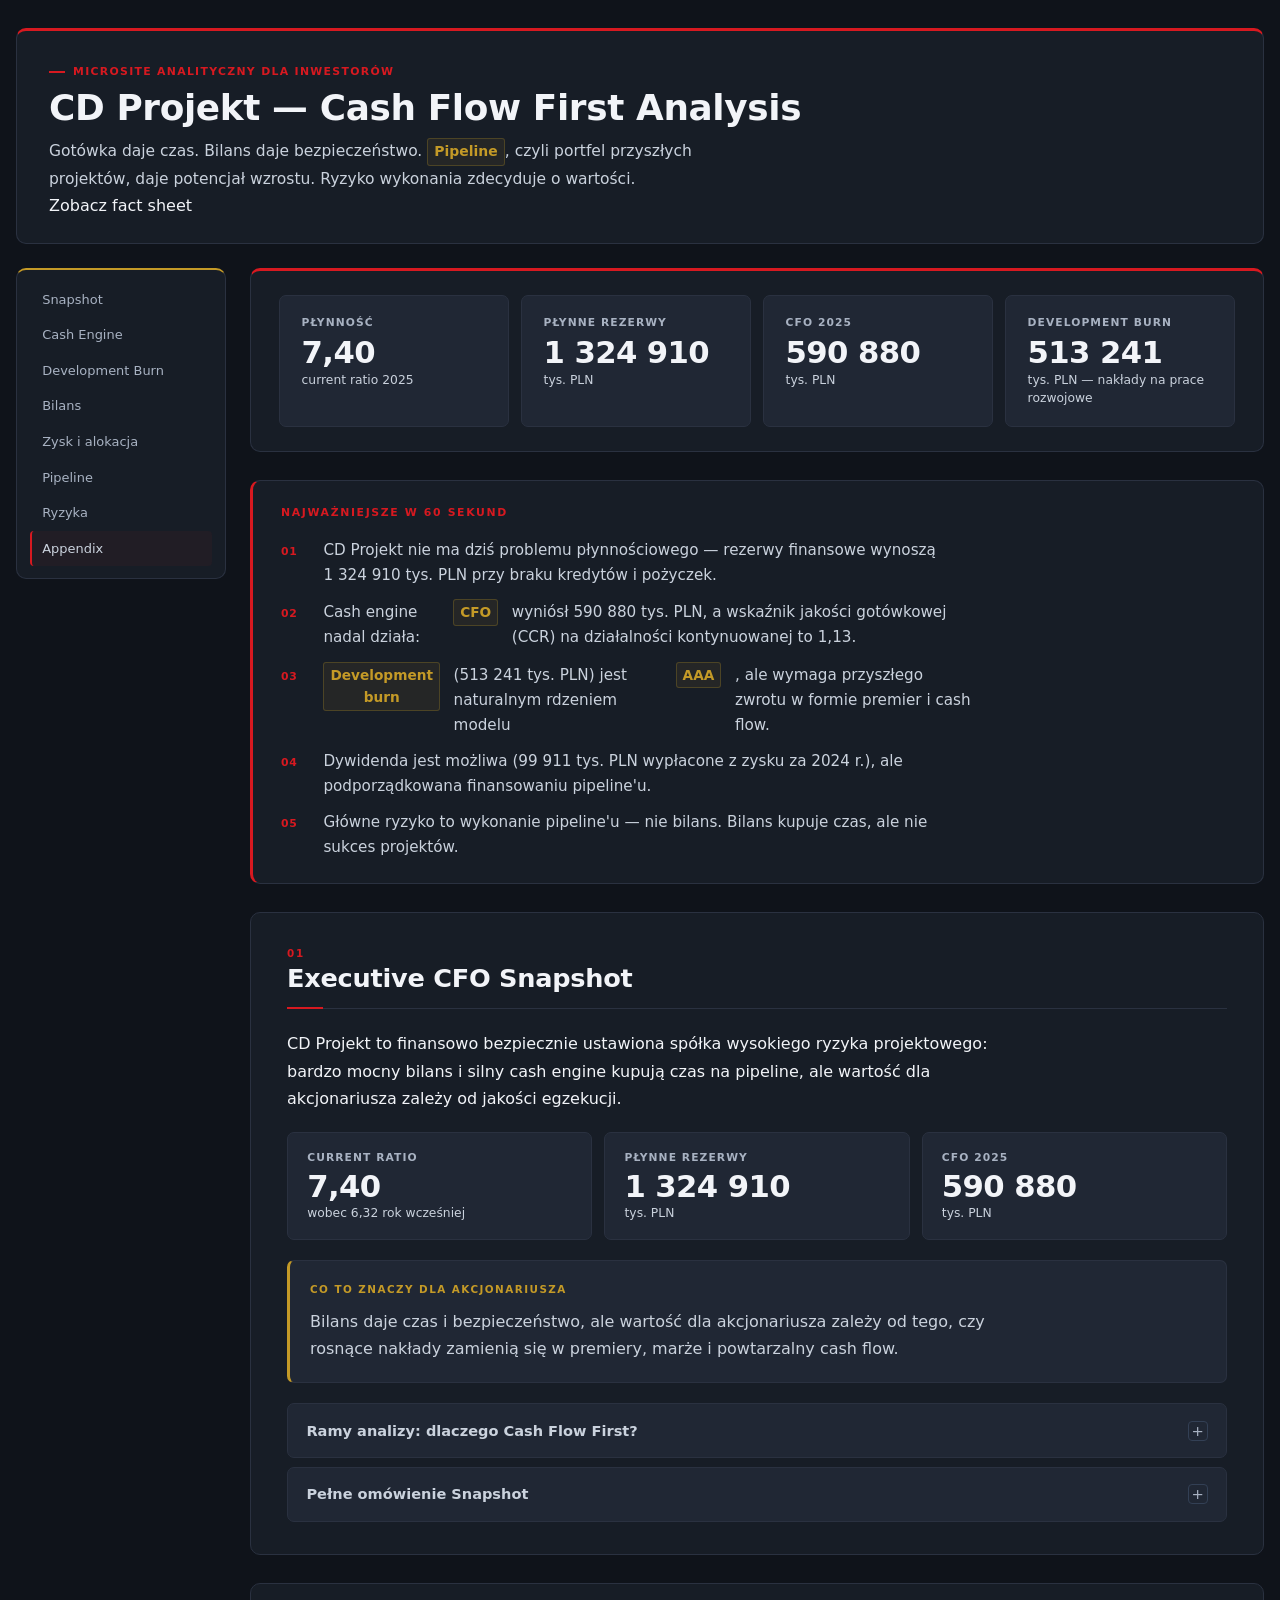
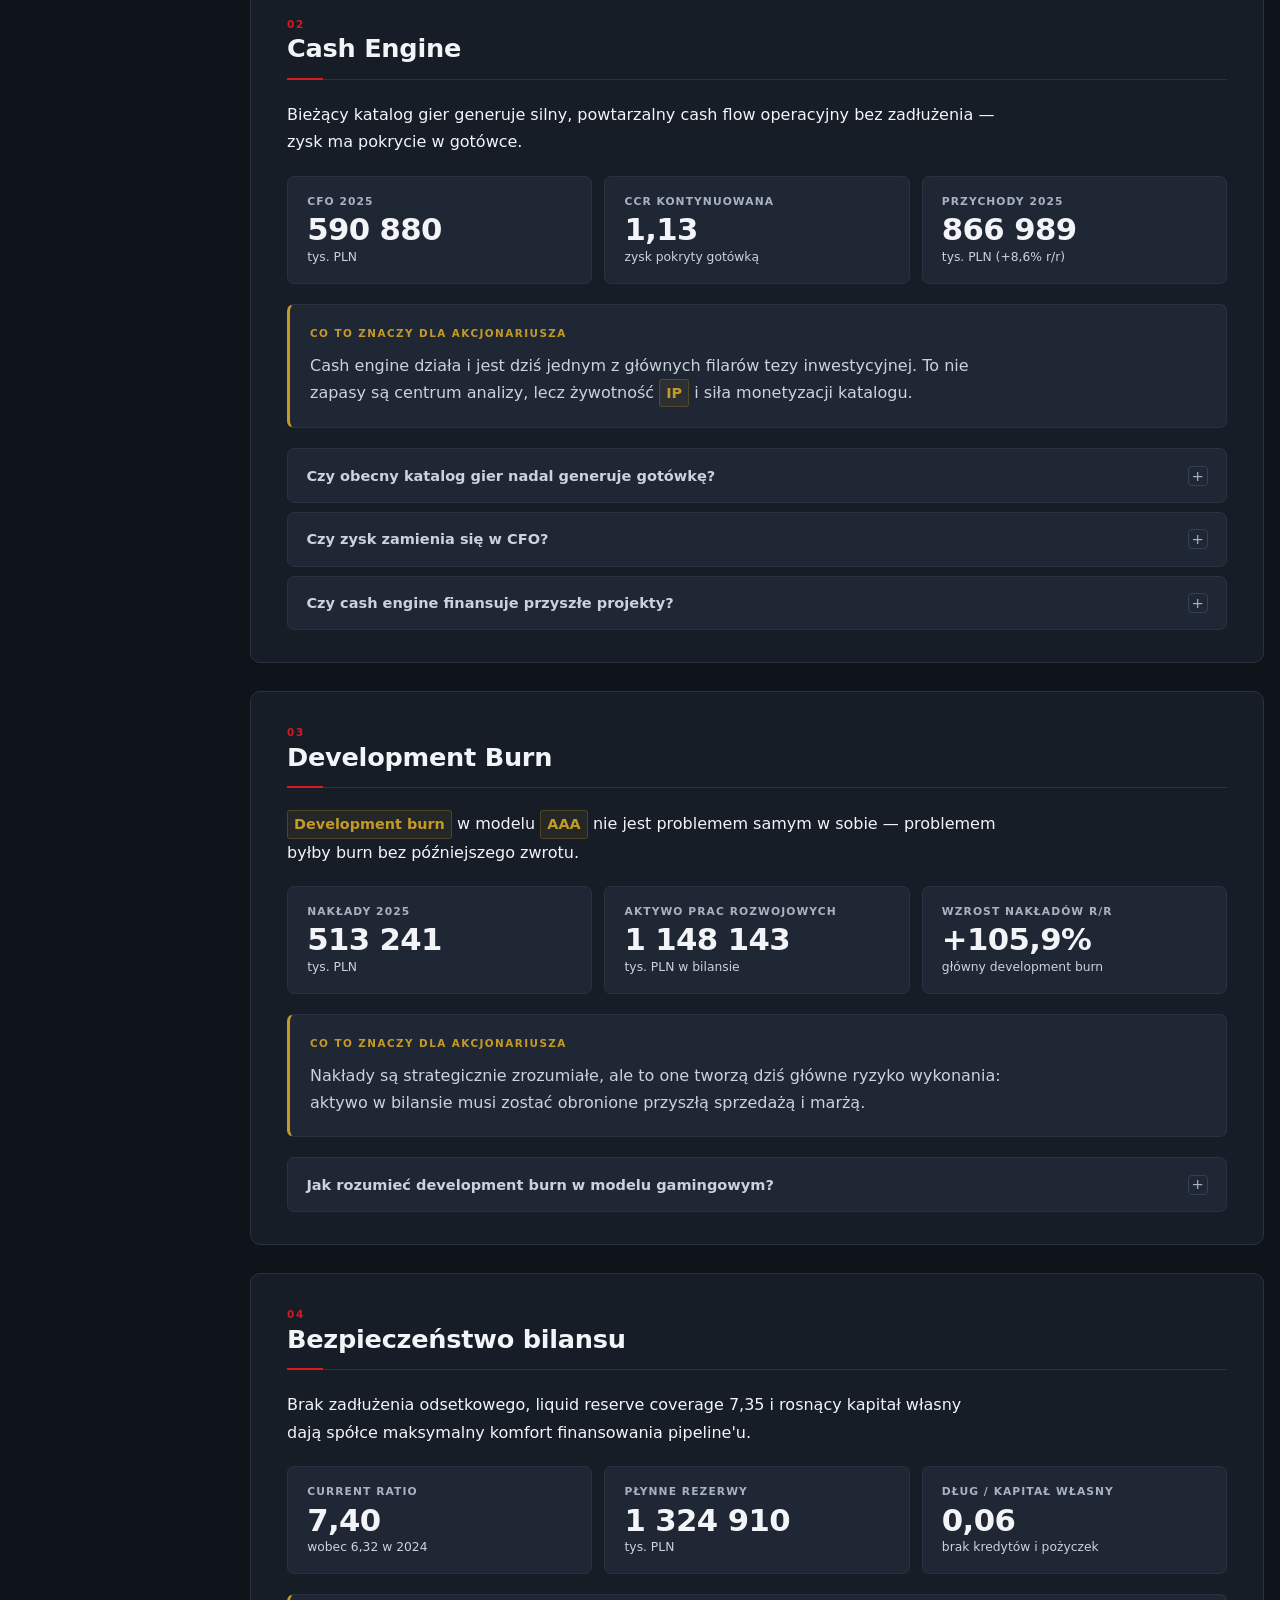
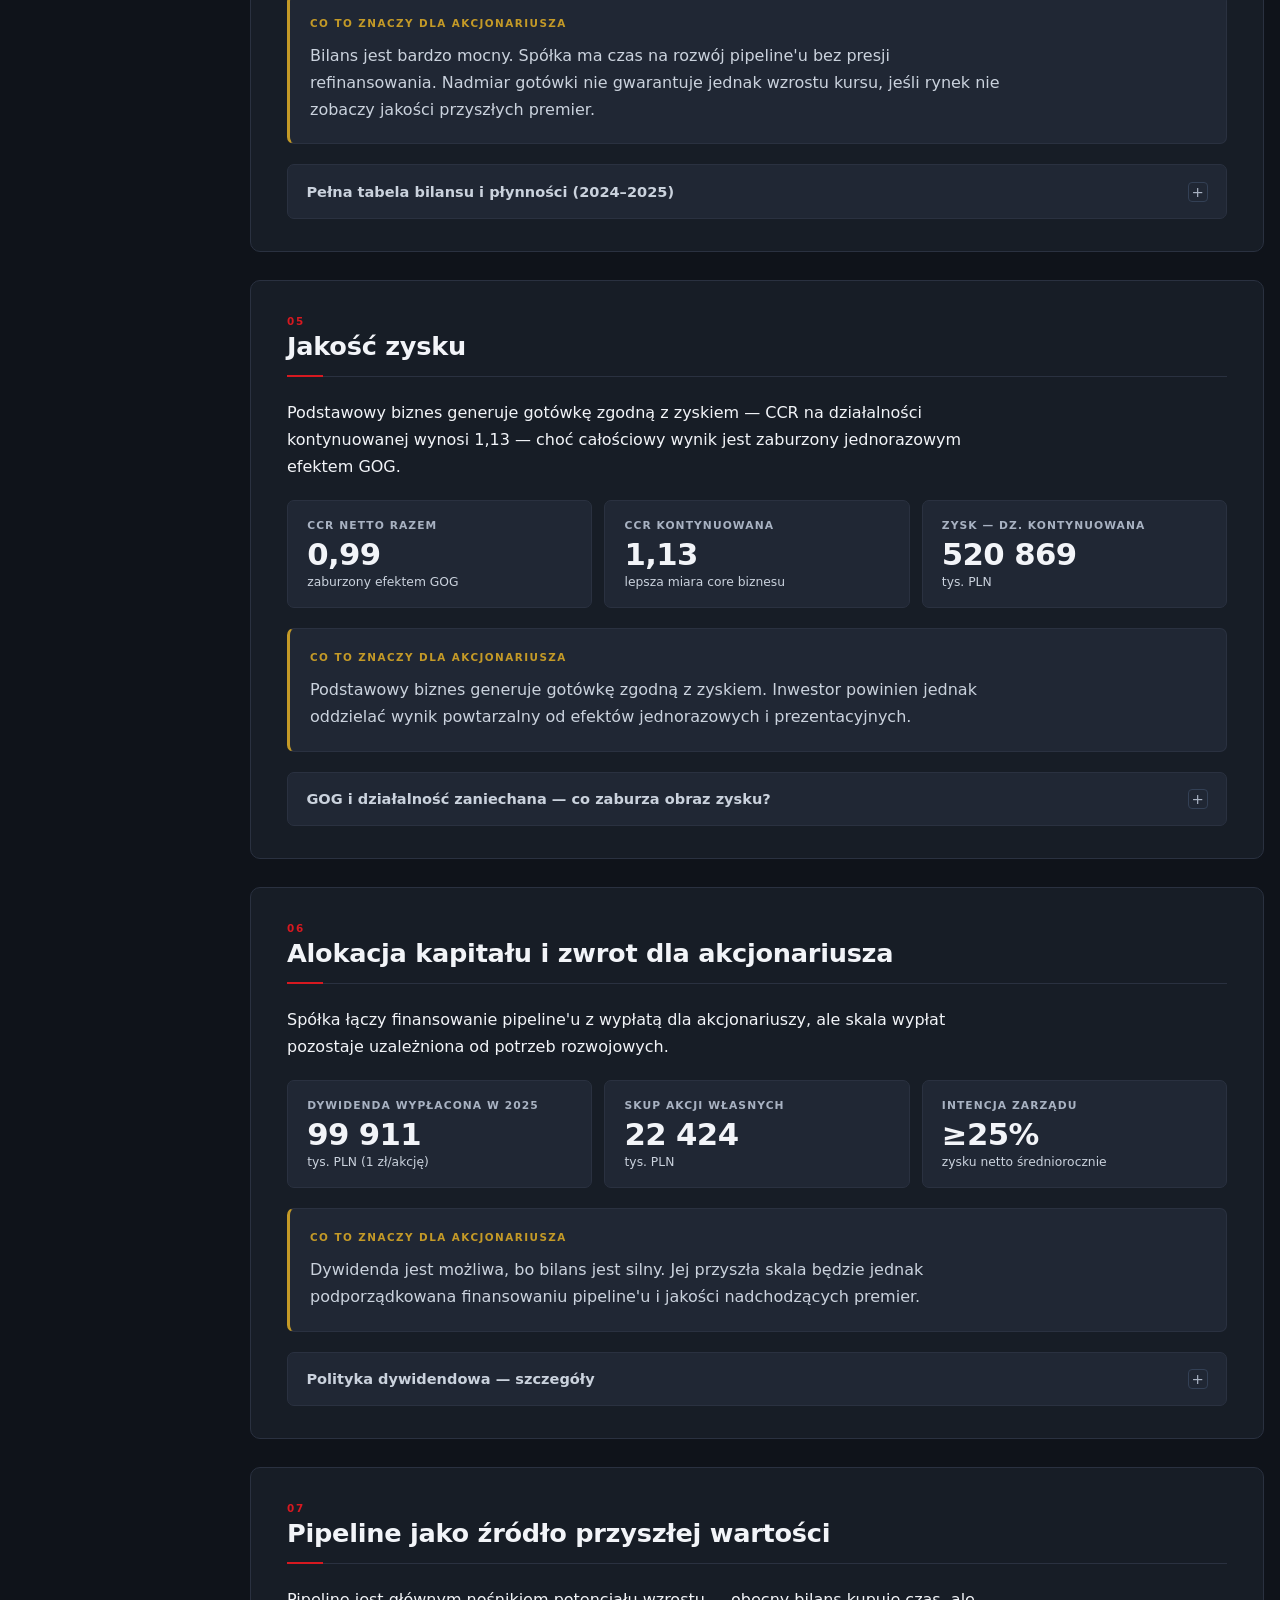
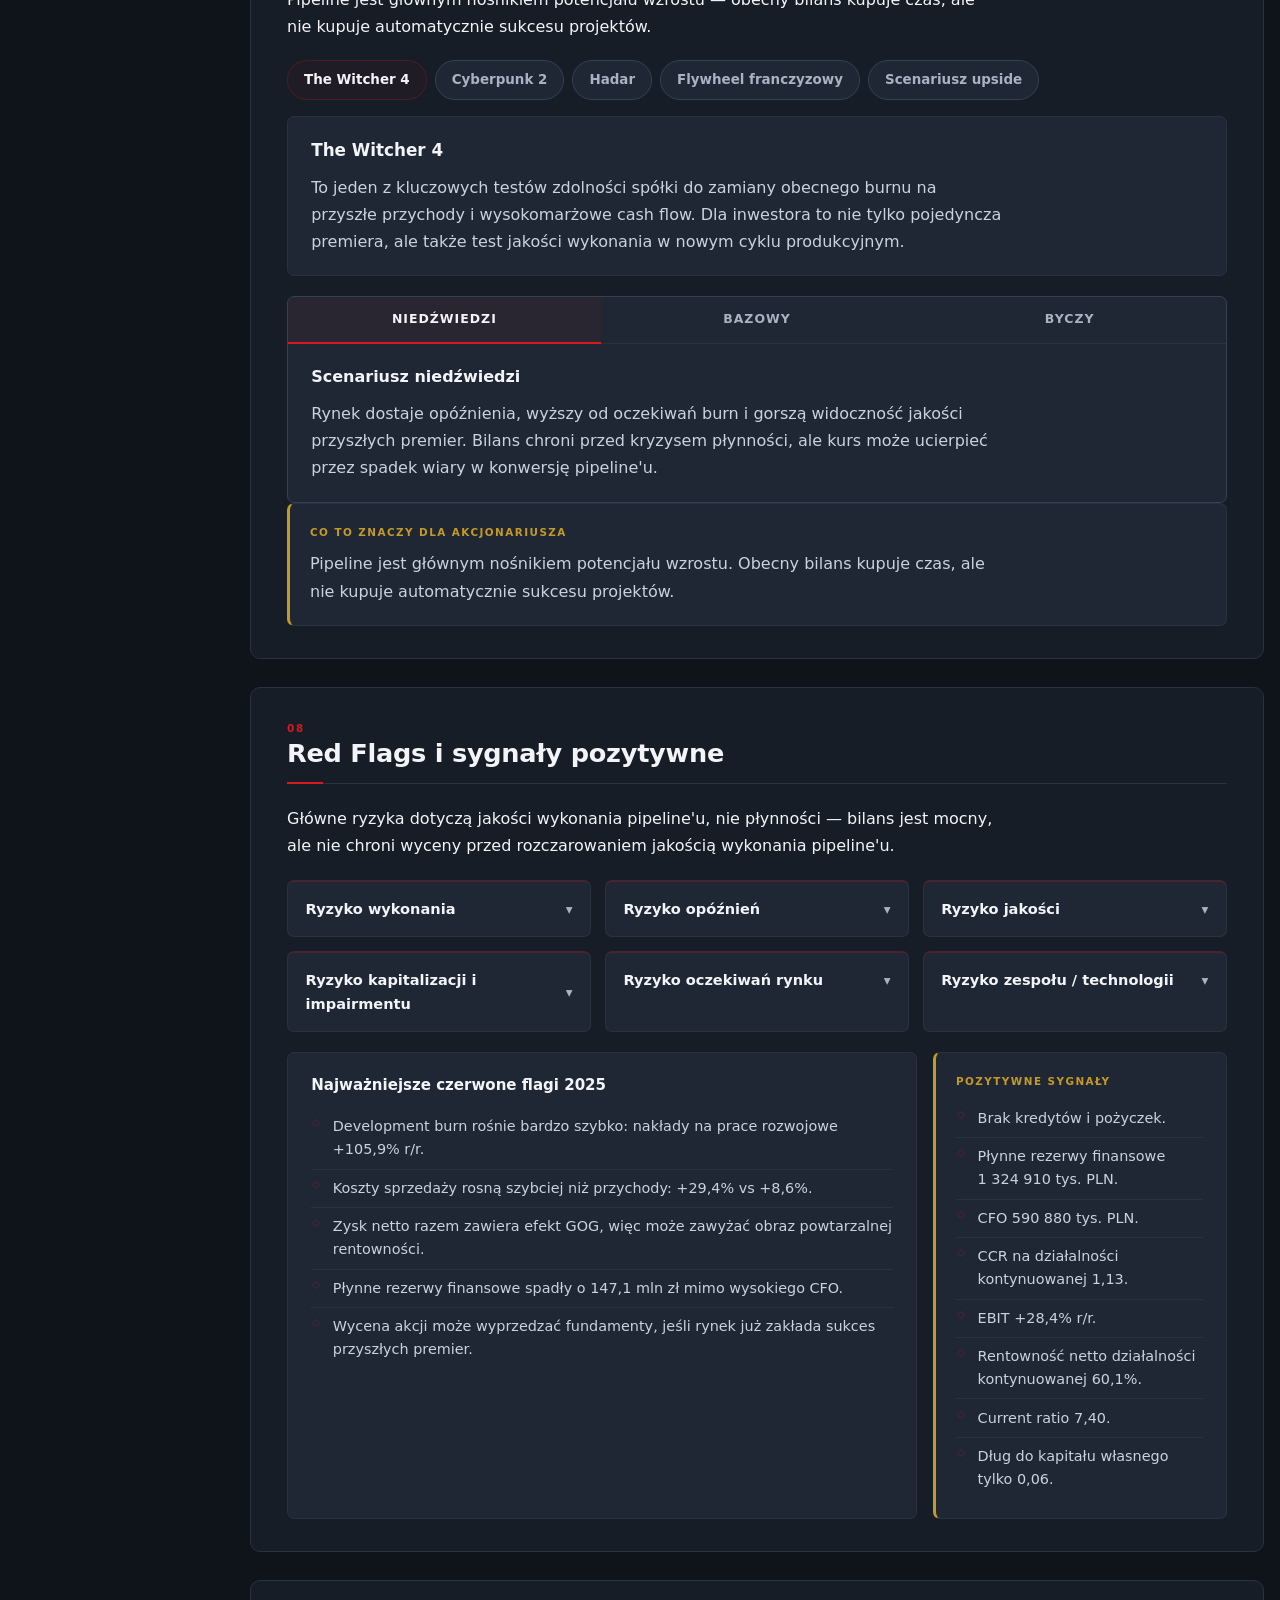
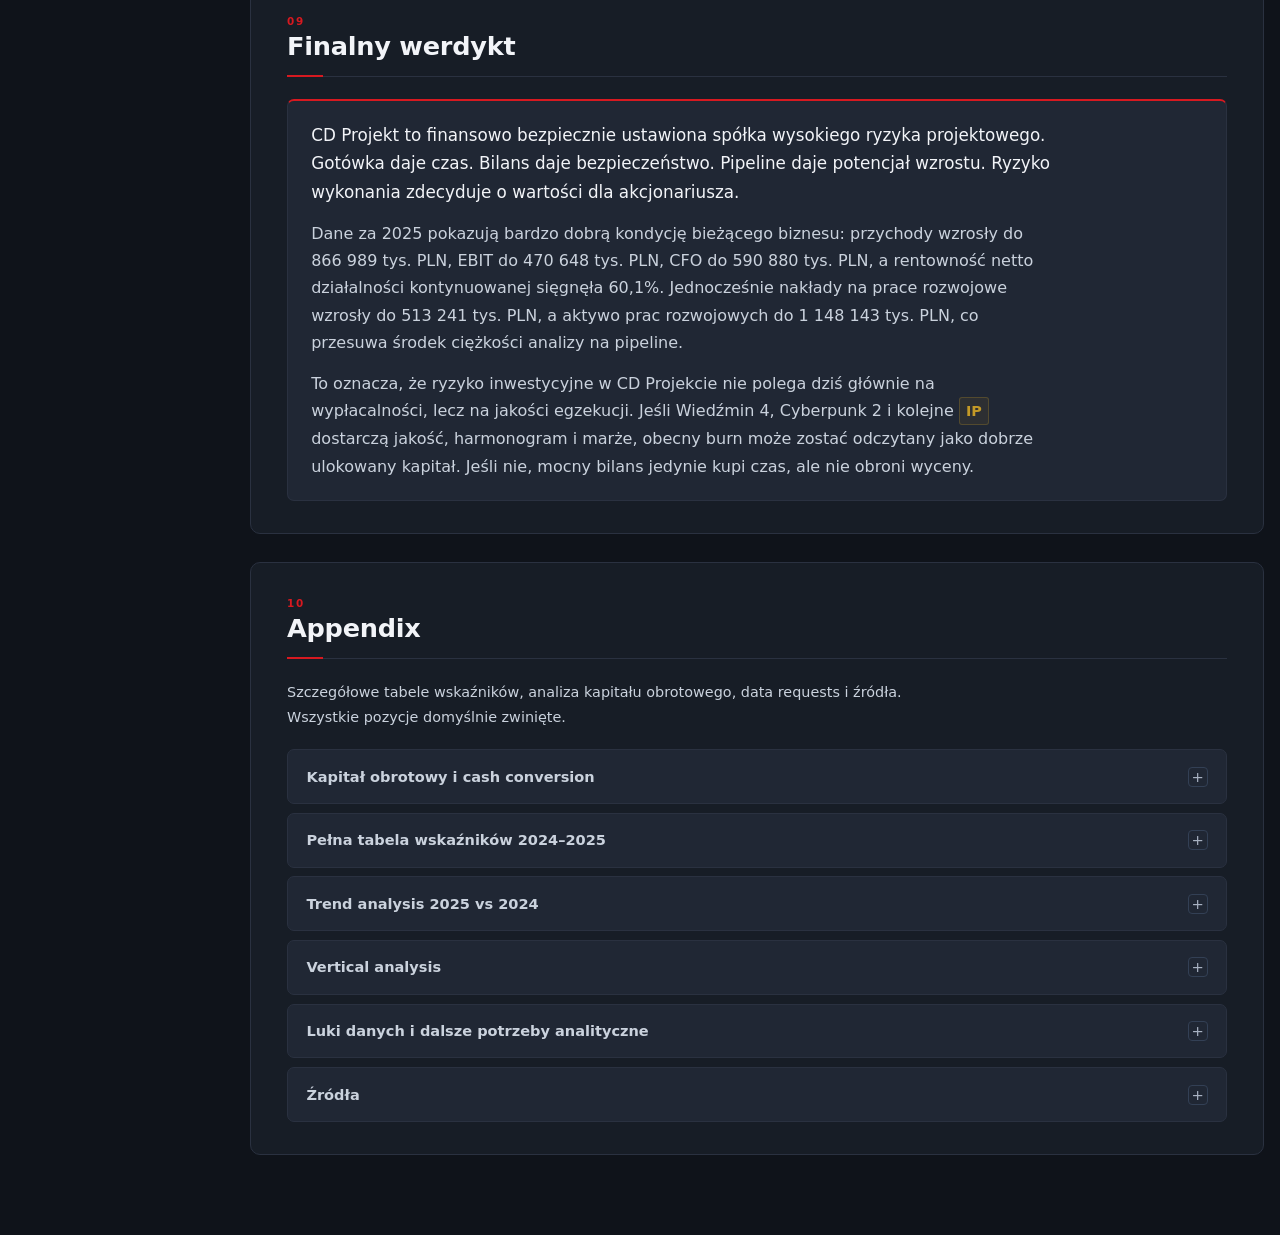
==== commit 4f1aeb33: "Update index.html" ====
--- a/docs/index.html
+++ b/docs/index.html
@@ -20,6 +20,9 @@
           <button class="glossary-term" type="button" data-term="pipeline">Pipeline</button>,
           czyli portfel przyszłych projektów, daje potencjał wzrostu.
           Ryzyko wykonania zdecyduje o wartości.</p>
+        <p class="hero-actions">
+  <a class="hero-button" href="fact-sheet.html">Zobacz fact sheet</a>
+</p>
       </div>
     </header>
 
